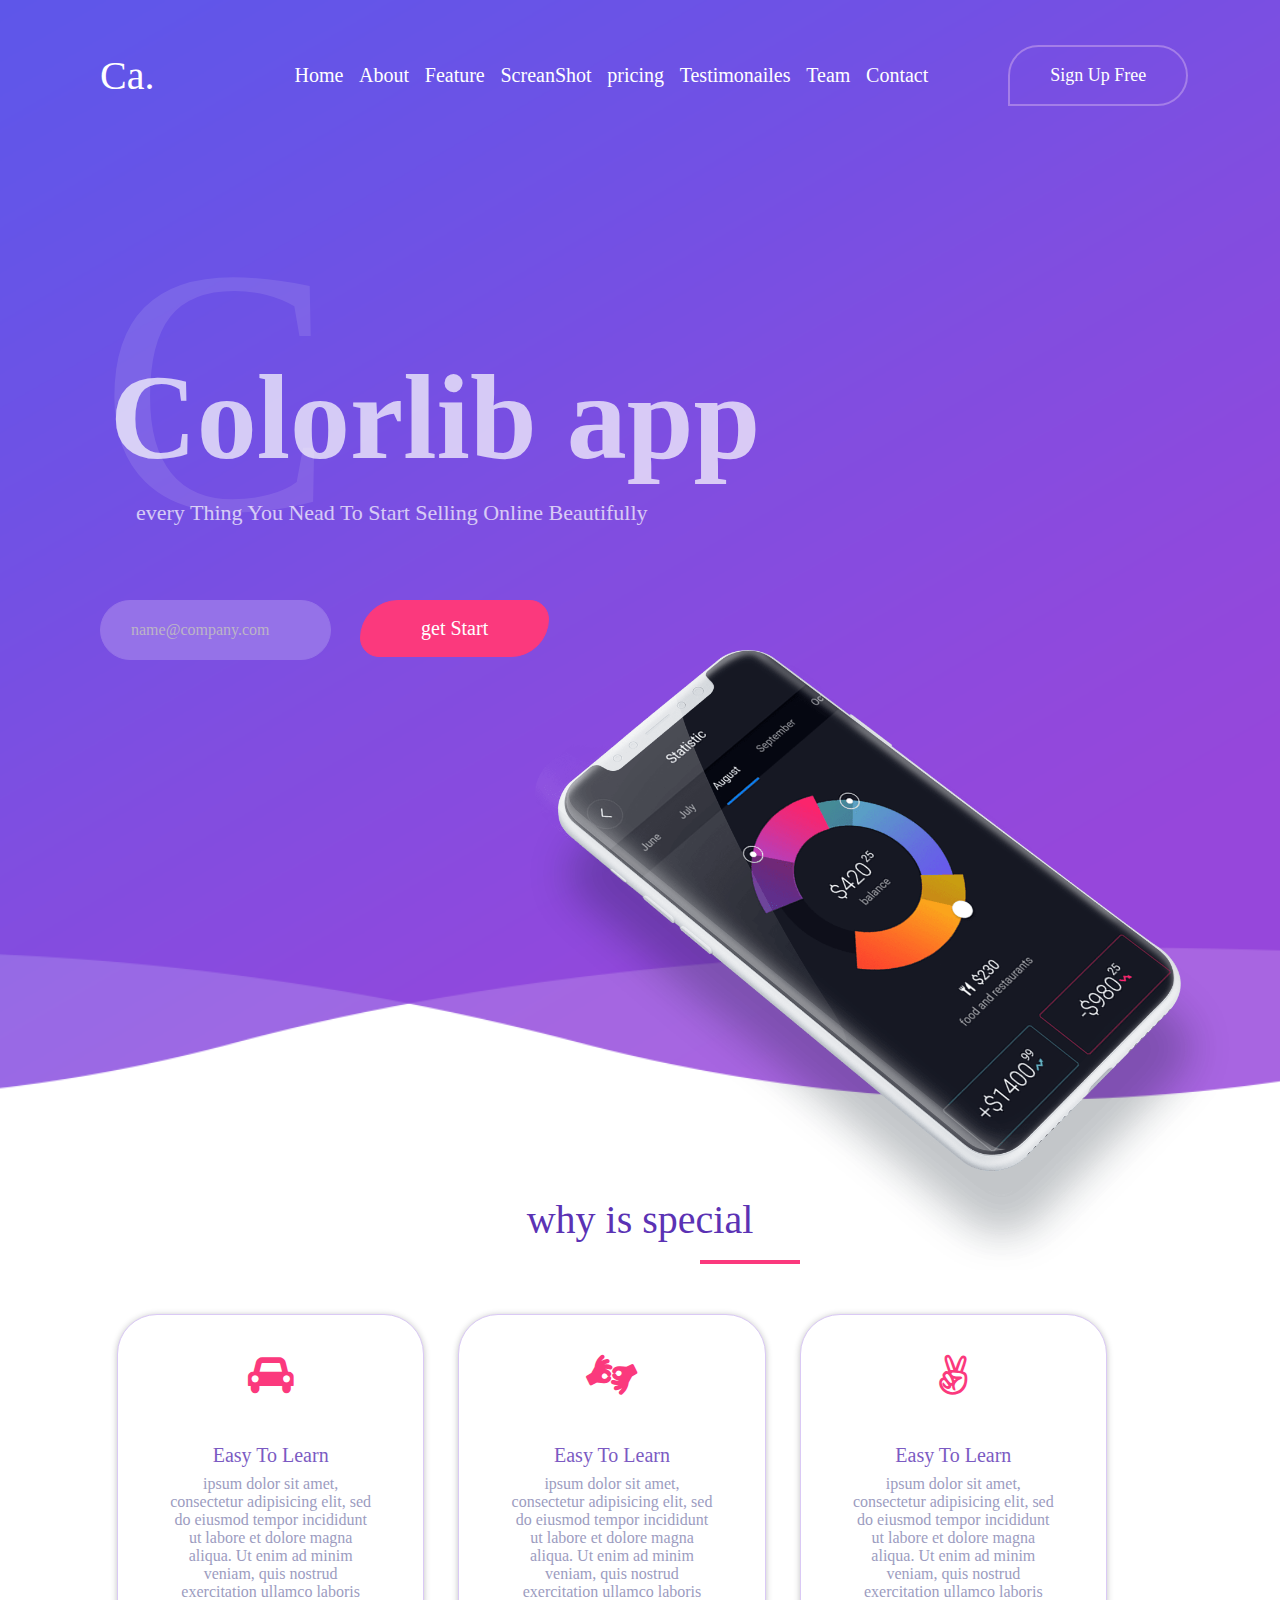
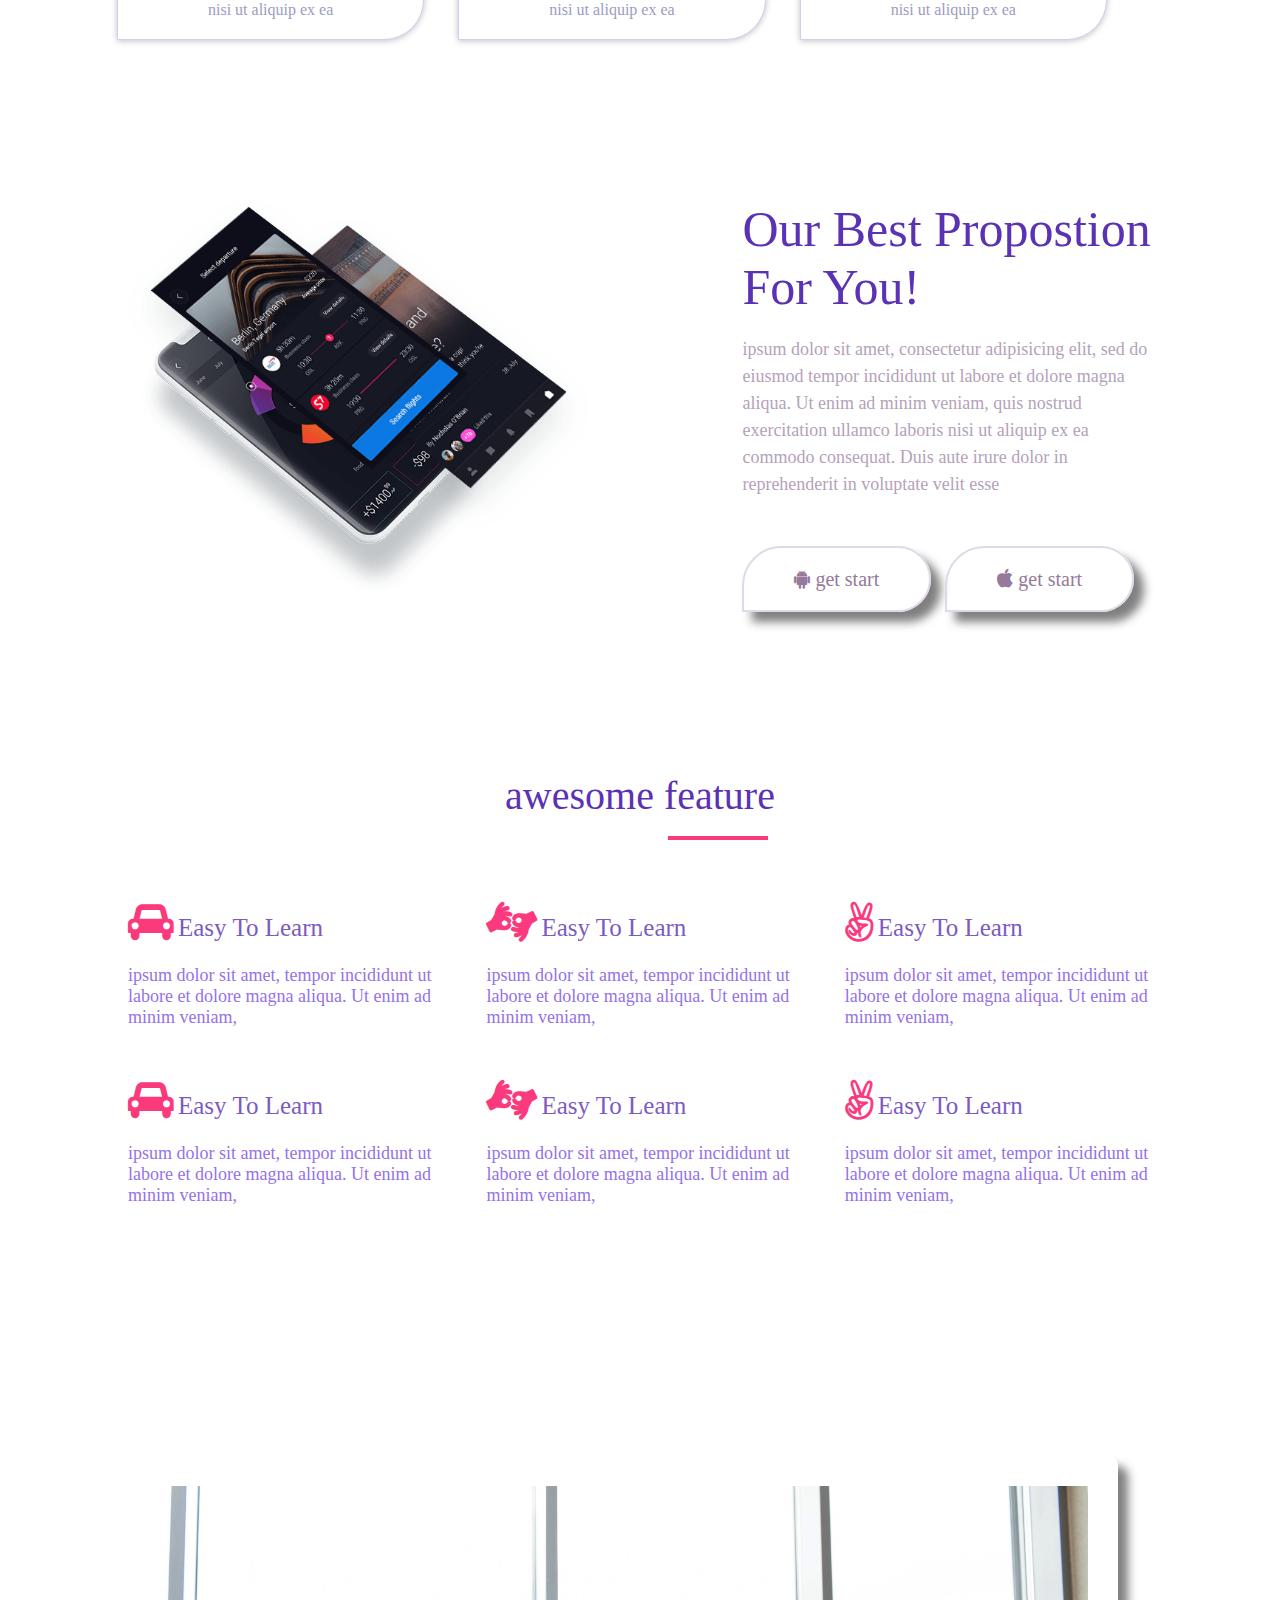
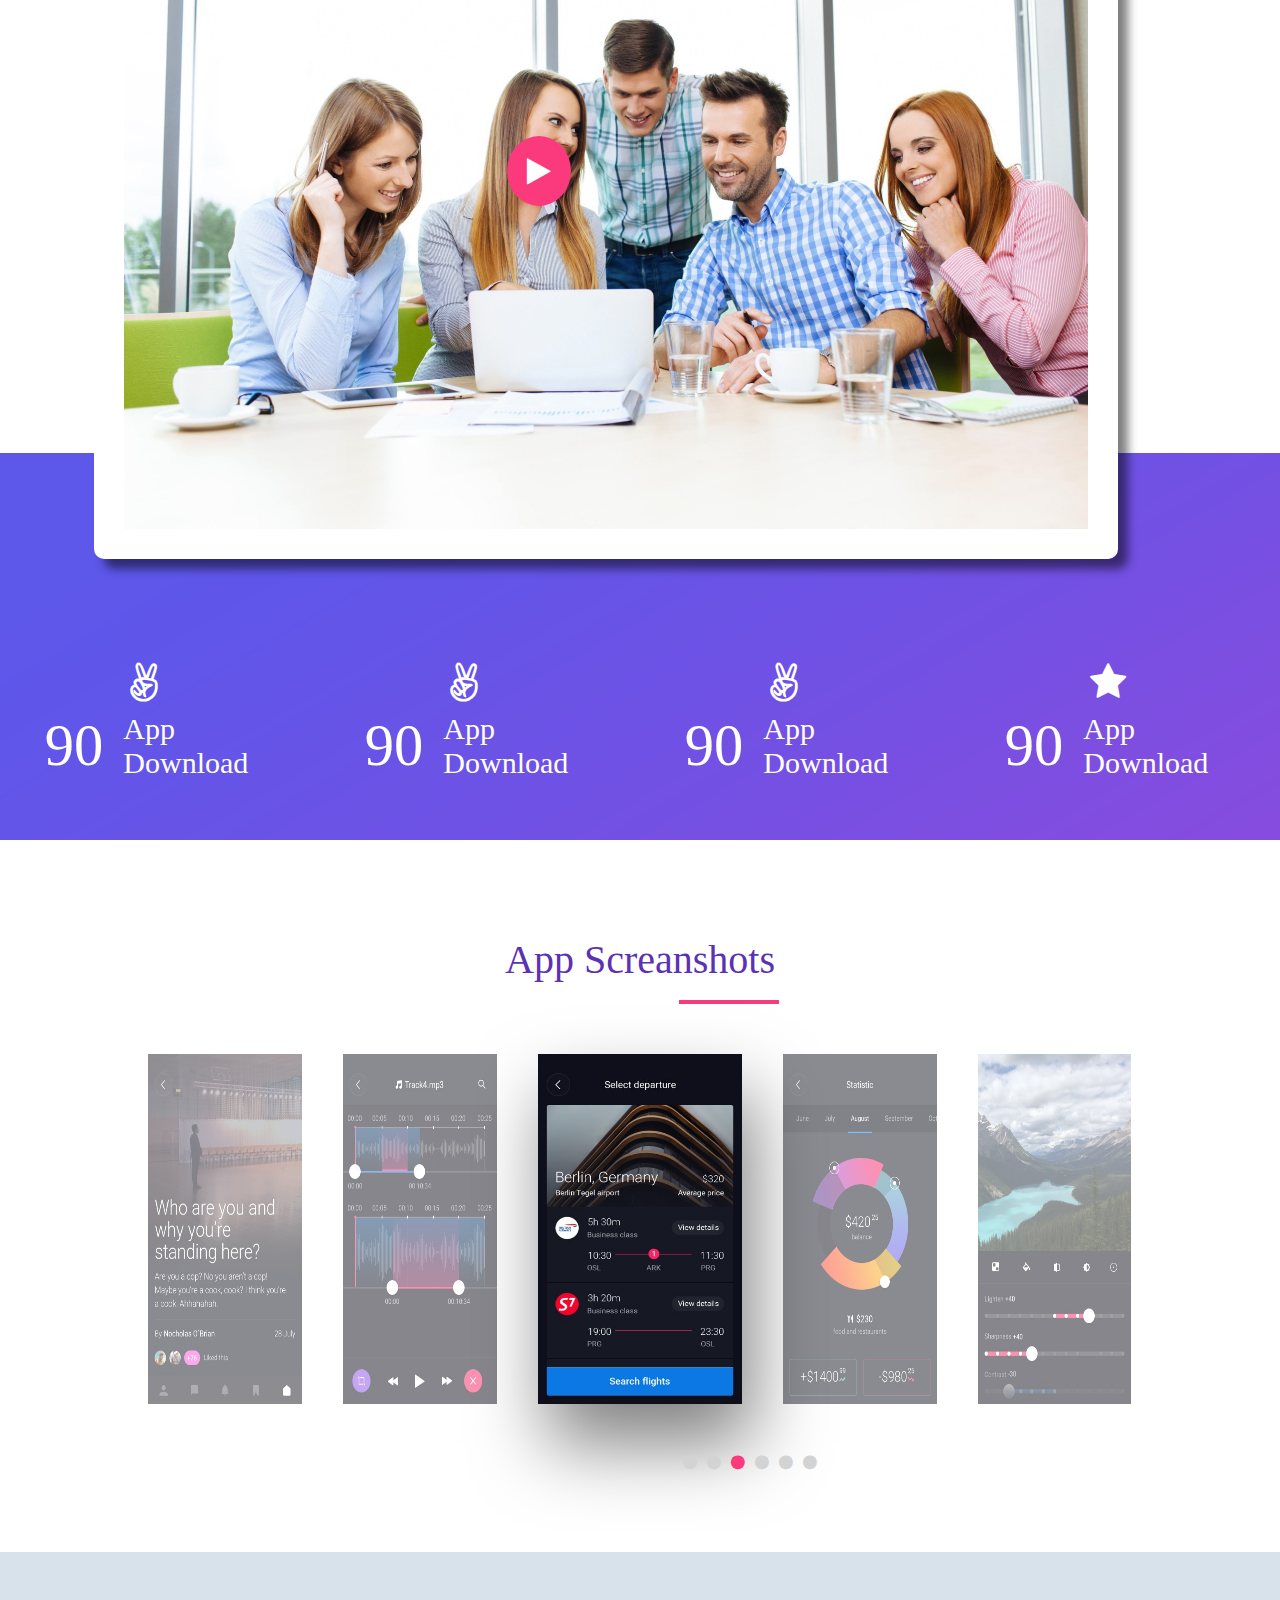
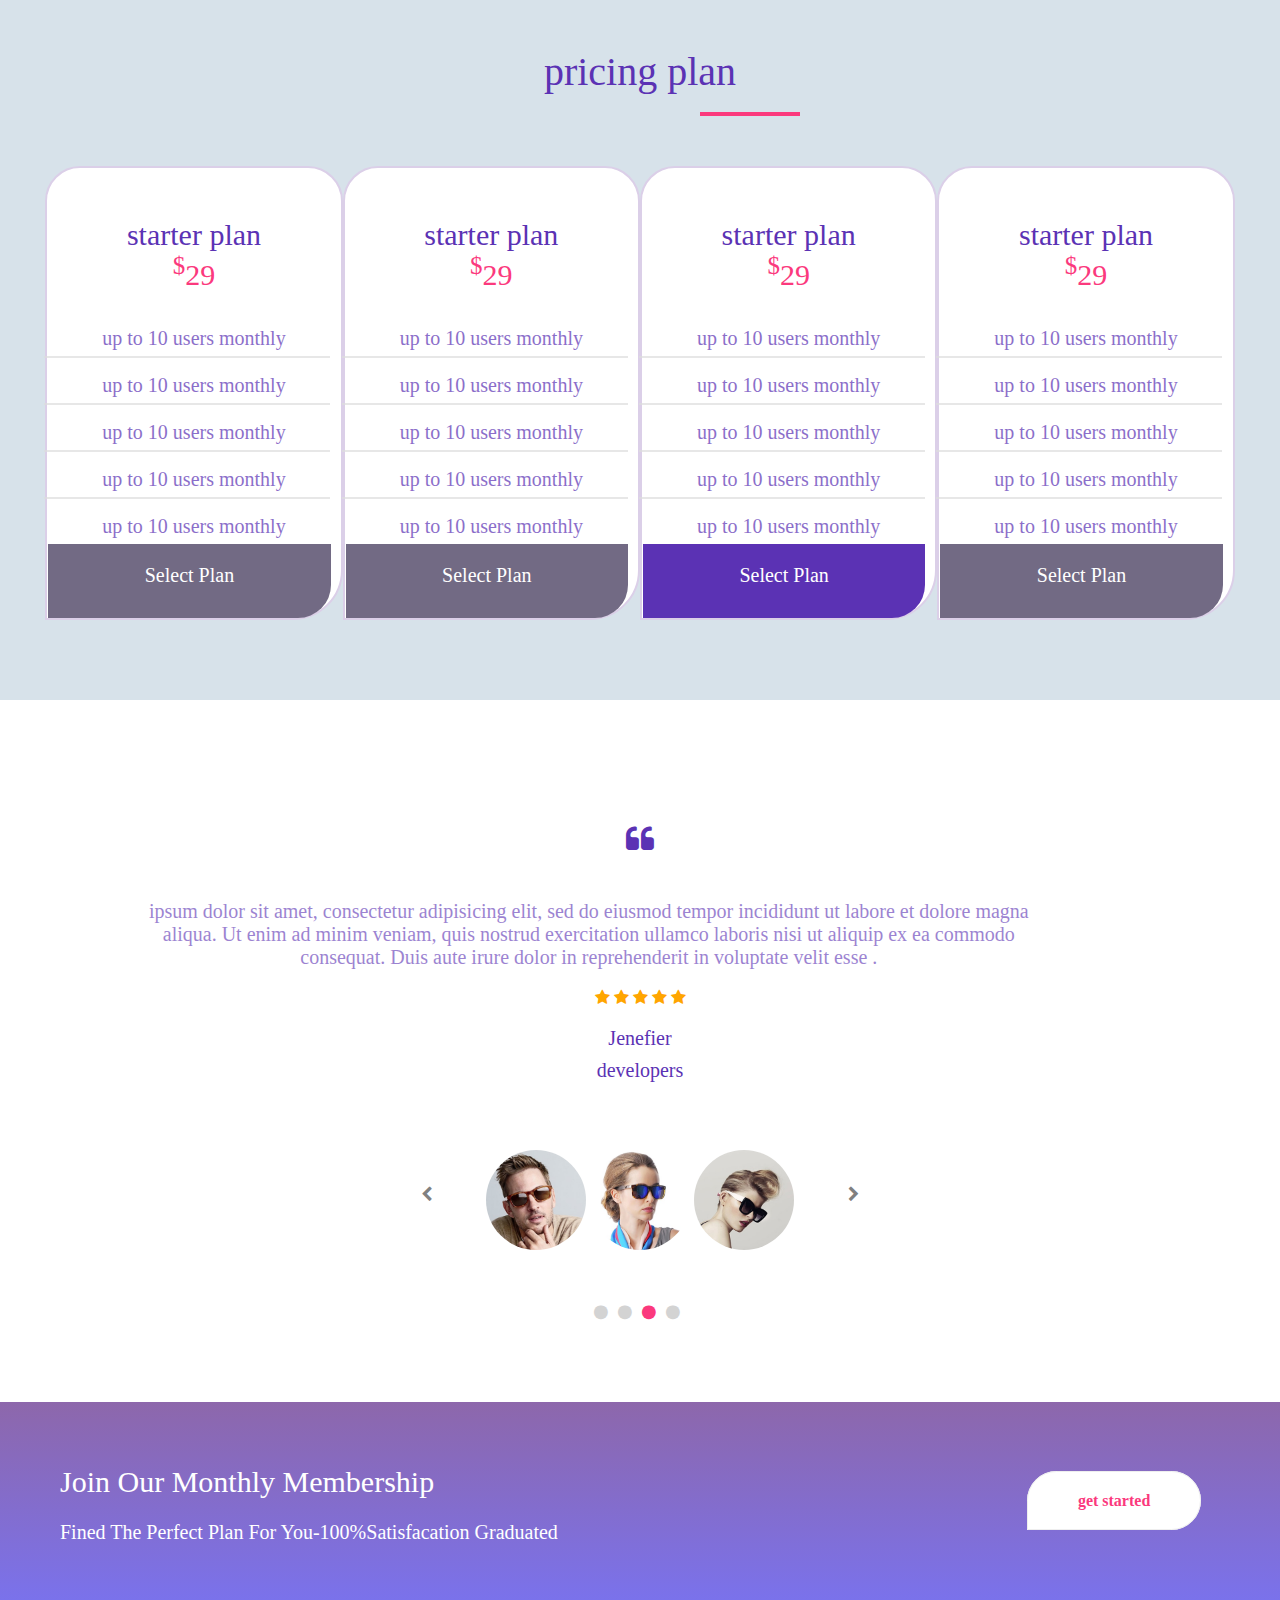
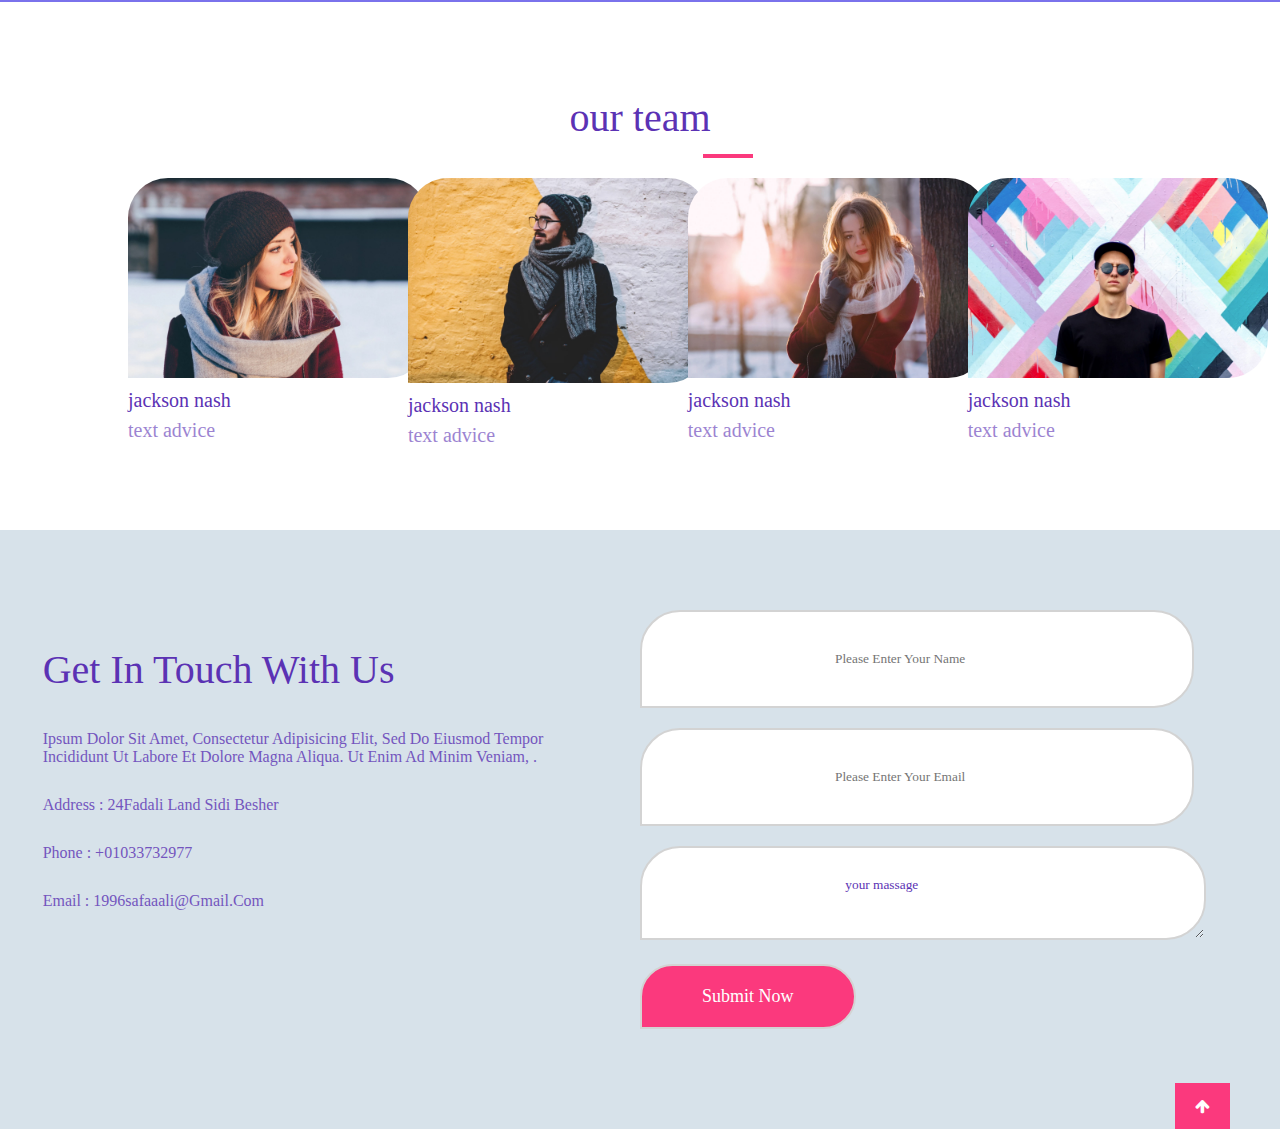
==== index.html @ bc964fb3 "colorib template using html css only" ====
<!DOCTYPE html>
<html>
<head>
	<title></title>
	<link rel="stylesheet" type="text/css" href="style.css">
	<link rel="stylesheet" href="https://cdnjs.cloudflare.com/ajax/libs/font-awesome/4.7.0/css/font-awesome.min.css">

</head>
<body>
	<!--Start  Header section -->
    <header>
			<nav id="linker">
			   <div class="header-nav-logo">
                   <h1>Ca.</h1>
				</div>
				<ul>
					<li><a href="#">Home</a></li>
					<li><a href="#">About</a></li>
					<li><a href="#">Feature</a></li>
					<li><a href="#">ScreanShot</a></li>
					<li><a href="#">pricing</a></li>
					<li><a href="#">Testimonailes</a></li>
					<li><a href="#">Team</a></li>
					<li><a href="#">Contact</a></li>
				</ul>
				<div class="header-nav-sign">
					<p class="sign-up">Sign Up Free</p>
				</div>
			</nav>
			<div class="header-title">
				<p class="header-title-background">
					C
				   <p class="main-title">Colorlib app</p>
				   <p class="sub-title">every thing you nead to start selling online beautifully</p>
				</p>
				<a href="#">name@company.com</a>
				<a href="#">get start</a>

			</div>
			<img class="header-phone" src="img/bg-img/welcome-img.png">
    </header>	
</div>
<!-- End Header section -->
<!-- ________________________________________________________________ -->
<!-- Start special section -->
  <div class="special continer">
  	  <h1>why is special</h1>
  	  <h3 id="line"></h3>
  	  <div class="special-continer">
  	  	<div class="special-continer-itam">
<i class="fa fa-car"></i>
  	  		<h4>easy to learn</h4>
  	  		<p>ipsum dolor sit amet, consectetur adipisicing elit, sed do eiusmod
  	  		tempor incididunt ut labore et dolore magna aliqua. Ut enim ad minim veniam,
  	  		quis nostrud exercitation ullamco laboris nisi ut aliquip ex ea
  	  		</p>
  	  	</div>
  	  	<div class="special-continer-itam">
<i class="fa fa-american-sign-language-interpreting"></i>  	  		<h4>easy to learn</h4>
  	  		<p>ipsum dolor sit amet, consectetur adipisicing elit, sed do eiusmod
  	  		tempor incididunt ut labore et dolore magna aliqua. Ut enim ad minim veniam,
  	  		quis nostrud exercitation ullamco laboris nisi ut aliquip ex ea
  	  		</p>
  	  	</div>
  	  	<div class="special-continer-itam">
<i class="fa fa-angellist"></i>  	  		<h4>easy to learn</h4>
  	  		<p>ipsum dolor sit amet, consectetur adipisicing elit, sed do eiusmod
  	  		tempor incididunt ut labore et dolore magna aliqua. Ut enim ad minim veniam,
  	  		quis nostrud exercitation ullamco laboris nisi ut aliquip ex ea
  	  		</p>
  	  	</div>
  	  </div>
  </div>
  <!-- End special section -->
  <!-- ____________________________________________________________________ -->
  <!-- Start of proposition section -->
  <div class="proposition continer">
  	<div class="proposition-img">
  		<img src="img/bg-img/special.png">
  	</div>
  	<div class="proposition-description">
        <h1>
        	our best propostion for you!
        </h1>
        <p>ipsum dolor sit amet, consectetur adipisicing elit, sed do eiusmod
        tempor incididunt ut labore et dolore magna aliqua. Ut enim ad minim veniam,
        quis nostrud exercitation ullamco laboris nisi ut aliquip ex ea commodo
        consequat. Duis aute irure dolor in reprehenderit in voluptate velit esse
       </p>

       <a href="#"> <i class="fa fa-android"></i> get start</a>
	   <a href="#"> <i class="fa fa-apple"></i> get start</a>
  	</div>
  </div>
  <!-- End of proposition section -->
  <!-- ______________________________________________________________________________ -->
  <!-- Start Awsome section -->
  <div class="awesome continer">
  	<div class="awesome-header">
        <h1>
        	awesome feature
        </h1>
          	  <h3 class="line-awesome"></h3>
  	</div>
  	  <div class="awesome-continer">
  	  	<div class="awesome-continer-itam">
            <i class="fa fa-car"></i>
  	  		<h4>easy to learn</h4>
  	  		<p>ipsum dolor sit amet, 
  	  		tempor incididunt ut labore et dolore magna aliqua. Ut enim ad minim veniam,
  	  		</p>
  	  	</div>
  	  	<div class="awesome-continer-itam">
            <i class="fa fa-american-sign-language-interpreting"></i>  	  		
            <h4>easy to learn</h4>
  	  		<p>ipsum dolor sit amet,
  	  		tempor incididunt ut labore et dolore magna aliqua. Ut enim ad minim veniam,
  	  		</p>
  	  	</div>
  	  	<div class="awesome-continer-itam">
            <i class="fa fa-angellist"></i>  	  		
            <h4>easy to learn</h4>
  	  		<p>ipsum dolor sit amet,
  	  		tempor incididunt ut labore et dolore magna aliqua. Ut enim ad minim veniam,
  	  		</p>
  	  	</div>

  	  </div>
  	   <div class="awesome-continer">
  	  	<div class="awesome-continer-itam">
            <i class="fa fa-car"></i>
  	  		<h4>easy to learn</h4>
  	  		<p>ipsum dolor sit amet, 
  	  		tempor incididunt ut labore et dolore magna aliqua. Ut enim ad minim veniam,
  	  		</p>
  	  	</div>
  	  	<div class="awesome-continer-itam">
            <i class="fa fa-american-sign-language-interpreting"></i>  	  		
            <h4>easy to learn</h4>
  	  		<p>ipsum dolor sit amet,
  	  		tempor incididunt ut labore et dolore magna aliqua. Ut enim ad minim veniam,
  	  		</p>
  	  	</div>
  	  	<div class="awesome-continer-itam">
            <i class="fa fa-angellist"></i>  	  		
            <h4>easy to learn</h4>
  	  		<p>ipsum dolor sit amet,
  	  		tempor incididunt ut labore et dolore magna aliqua. Ut enim ad minim veniam,
  	  		</p>
  	  	</div>

  	  </div>
  </div>
  <!-- End awsome section -->
  <!-- ____________________________________________________________ -->
  <!-- Start conter section -->
  <div class="conuter">
  	<div class="conuter-img">
  		<img src="img/bg-img/video.jpg">
  		<span class="cricle">
  			           <i class="fa fa-play"></i>

  		</span>
 	</div>
   <div class="conuter-count">	
  	<div class="conuter-count-itam">
  	    <i class="fa fa-angellist"></i>  	  		
  		<div class="conuter-count-content-itam">
  	      <div class="num">
  	      	<h3>90</h3>
  	      </div>
  	      <div class="conuter-count-content-itam-sub-title">
  	      	 <p>app download </p> 		
  	      </div>
	  	 </div>
	  	</div>
	  	<div class="conuter-count-itam">
  	    <i class="fa fa-angellist"></i>  	  		
  		<div class="conuter-count-content-itam">
  	      <div class="num">
  	      	<h3>90</h3>
  	      </div>
  	      <div class="conuter-count-content-itam-sub-title">
  	      	 <p>app download </p> 		
  	      </div>
	  	 </div>
	  	</div>
	  	<div class="conuter-count-itam">
  	    <i class="fa fa-angellist"></i>  	  		
  		<div class="conuter-count-content-itam">
  	      <div class="num">
  	      	<h3>90</h3>
  	      </div>
  	      <div class="conuter-count-content-itam-sub-title">
  	      	 <p>app download </p> 		
  	      </div>
	  	 </div>
	  	</div>
	  	<div class="conuter-count-itam">
     		<i class="fa fa-star"></i>
  		<div class="conuter-count-content-itam">
  	      <div class="num">
  	      	<h3>90</h3>
  	      </div>
  	      <div class="conuter-count-content-itam-sub-title">
  	      	 <p>app download </p> 		
  	      </div>
	  	 </div>
	  	</div>
	  </div>	

   </div>
  	
  <!-- End conter section -->
<!-- ________________________________________________________________________ -->
<!-- Start screanshot section -->
   <div class="screanshot continer">
   	<h1>app screanshots</h1>
  	  <h3></h3>
  	  <div class="screanshot-content">
  	  	<img src="img/scr-img/app-1.jpg">
  	  	<img src="img/scr-img/app-2.jpg">
  	  	<img src="img/scr-img/app-5.jpg">
  	  	<img src="img/scr-img/app-3.jpg">
  	  	<img src="img/scr-img/app-4.jpg">

  	  </div>
  	  <div class="colorlib-cricle-icon screanshot-icons">
     		<i class="fa fa-circle"></i>
     		<i class="fa fa-circle"></i>
     		<i class="fa fa-circle"></i>
     		<i class="fa fa-circle"></i>
     		<i class="fa fa-circle"></i>
     		<i class="fa fa-circle"></i>
     	</div>
   </div>
<!-- End screanshot section -->
<!-- ____________________________________________________________________ -->
<!-- Start pricing section -->
<div class="pricing continer">
	  <h1>
        	pricing plan
        </h1>
          	  <h3 class="pricing-line"></h3>
          	  <div class="wrapper-pricing">
          	  	<div class="wrapper-pricing-itam">
          	  		<h4>starter plan</h4>
          	  		<h2><sup>$</sup>29</h2>
          	  		<p>up to 10 users monthly</p>
          	  		   <p class="liner"></p>
          	  		<p>up to 10 users monthly</p>
          	  		   <p class="liner"></p>
          	  		<p>up to 10 users monthly</p>
          	  		    <p class="liner"></p>
          	  		<p>up to 10 users monthly</p>
          	  		    <p class="liner"></p>
          	  		<p>up to 10 users monthly</p>
          	  		<div class="foot">
          	  	     	<p>select plan</p>
          	  		</div>
          	  	</div>
          	  		<div class="wrapper-pricing-itam">
          	  		<h4>starter plan</h4>
          	  		<h2><sup>$</sup>29</h2>
          	  		<p>up to 10 users monthly</p>
          	  		   <p class="liner"></p>
          	  		<p>up to 10 users monthly</p>
          	  		   <p class="liner"></p>
          	  		<p>up to 10 users monthly</p>
          	  		    <p class="liner"></p>
          	  		<p>up to 10 users monthly</p>
          	  		    <p class="liner"></p>
          	  		<p>up to 10 users monthly</p>
          	  		<div class="foot">
          	  	     	<p>select plan</p>
          	  		</div>
          	  	</div>
          	  		<div class="wrapper-pricing-itam">
          	  		<div class="diffrent-color-top">
          	  		    <h4>starter plan</h4>
          	  		    <h2><sup>$</sup>29</h2>
          	  		</div>
          	  		<p>up to 10 users monthly</p>
          	  		   <p class="liner"></p>
          	  		<p>up to 10 users monthly</p>
          	  		   <p class="liner"></p>
          	  		<p>up to 10 users monthly</p>
          	  		    <p class="liner"></p>
          	  		<p>up to 10 users monthly</p>
          	  		    <p class="liner"></p>
          	  		<p>up to 10 users monthly</p>
          	  		<div class="foot diffrent-color">
          	  	     	<p>select plan</p>
          	  		</div>
          	  	</div>
          	  		<div class="wrapper-pricing-itam">
          	  		<h4>starter plan</h4>
          	  		<h2><sup>$</sup>29</h2>
          	  		<p>up to 10 users monthly</p>
          	  		   <p class="liner"></p>
          	  		<p>up to 10 users monthly</p>
          	  		   <p class="liner"></p>
          	  		<p>up to 10 users monthly</p>
          	  		    <p class="liner"></p>
          	  		<p>up to 10 users monthly</p>
          	  		    <p class="liner"></p>
          	  		<p>up to 10 users monthly</p>
          	  		<div class="foot">
          	  	     	<p>select plan</p>
          	  		</div>
          	  	</div>
          	  </div>
</div>
<!-- End pricing section -->
<!-- __________________________________________________________________________________ -->
 <!-- Start colorlib section -->
     <div class="colorlib continer">
     	<div class="colorlib-icon">
            <i class="fa fa-quote-left"></i>     
        </div>
     	<div class="colorlib-aritacle">
     		<p>ipsum dolor sit amet, consectetur adipisicing elit, sed do eiusmod
     		tempor incididunt ut labore et dolore magna aliqua. Ut enim ad minim veniam,
     		quis nostrud exercitation ullamco laboris nisi ut aliquip ex ea commodo
     		consequat. Duis aute irure dolor in reprehenderit in voluptate velit esse
     		.</p>
     	</div>
     	<div class="colorlib-sub-title">
     		<i class="fa fa-star"></i>
     		<i class="fa fa-star"></i>
     		<i class="fa fa-star"></i>
     		<i class="fa fa-star"></i>
     		<i class="fa fa-star"></i>
     		<h4>Jenefier</h4>
     		<p>developers</p>
     	</div>
     	<div class="colorlib-img">
     		<i class="fa fa-chevron-left"></i>
     		<img src="img/bg-img/client-3.jpg">
     		<img src="img/bg-img/client-2.jpg">
     		<img src="img/bg-img/client-1.jpg">
           <i class="fa fa-chevron-right"></i>
     	</div>
     	<div class="colorlib-cricle-icon">
     		<i class="fa fa-circle"></i>
     		<i class="fa fa-circle"></i>
     		<i class="fa fa-circle"></i>
     		<i class="fa fa-circle"></i>
     	</div>
     </div>
  <!-- End colorlib section -->
<!-- _____________________________________________________________________ -->
<!-- Start membership section -->
<div class="membership">
	<div class="membership-content">
	<div class="membership-sub-title">
		<h2>join our monthly membership</h2>
		<p>fined the perfect plan for you-100%satisfacation graduated</p>
	</div>
	<div class="membership-link">
		<a href="#">get started</a>
	</div>
	</div>
</div>
<!-- End membership section -->
<!-- __________________________________________________________ -->
   <!-- Start team section -->
      <div class="team continer">
      	<h1>our team</h1>
      	<h3 class="team-line"></h3>
      	<div class="team-content">
      		<div class="team-content-itam">
      			<img src="img/team-img/team-1.jpg">
      			<h4>jackson nash</h4>
      			<p>text advice</p>
      		</div>
      		<div class="team-content-itam">
      			<img src="img/team-img/team-2.jpg">
      			<h4>jackson nash</h4>
      			<p>text advice</p>
      		</div>
      		<div class="team-content-itam">
      			<img src="img/team-img/team-3.jpg">
      			<h4>jackson nash</h4>
      			<p>text advice</p>
      		</div>
      		<div class="team-content-itam">
      			<img src="img/team-img/team-4.jpg">
      			<h4>jackson nash</h4>
      			<p>text advice</p>
      		</div>
      	</div>
      </div>
   <!-- End team section -->
<!-- ___________________________________________________________ -->
<!-- Start Footer -->
<footer>
	<div class="footer-content continer">
	   <div class="footer-content-itam">
			   <h1>get in touch with us</h1>
			   <h3></h3>
			   <span>ipsum dolor sit amet, consectetur adipisicing elit, sed do eiusmod
			   tempor incididunt ut labore et dolore magna aliqua. Ut enim ad minim veniam,
			  .</span>
			  <p>address : 24Fadali land sidi besher</p>
			  <p>phone : +01033732977</p>
			  <p>email : 1996safaaali@gmail.com</p>
	   </div>
	   <div class="footer-content-itam myform">
			<form>
				<input type="text" name="" placeholder="please enter your name">
				<input type="email" name="" placeholder="please enter your email">
				<textarea> your massage</textarea>
				<input type="submit" name="" value="submit now">
			</form>
	   </div>
	  <a href="#linker"><i class="fa fa-arrow-up" id="arrow"></i></a> 
	</div>
</footer>
<!-- End Footer -->
</body>
</html>
---- style.css ----
*{
	margin: 0;
	padding: 0;
   font-family: tahoma;
   box-sizing: border-box;
   font-weight: normal;
}
@font-face {
font-family: mainFontLight;
src        : url("../fonts/Poppins-Light.ttf"),
url("../fonts/Poppins-Light.eot") format("embedded-opentype"),
url("../fonts/Poppins-Light.woff2") format("woff2"),
url("../fonts/Poppins-Light.woff") format("woff"),
url("../fonts/Poppins-Light.ttf") format("truetype"),
url("../fonts/Poppins-Light.svg") format("svg");
}
@font-face{
	font-family: lab,
	url("./../")
}
ul{
list-style: none;
}
a{
	text-decoration: none;
}
h1{
	font-size: 50px
}

.continer{
	margin: 0 auto ;
	width: 80%;
	padding: 80px 0
}

/*Start of header section*/
header{
	background-image: url(img/bg-img/welcome-bg.png);
	background-size: cover;
	background-origin: border-box;
	background-position: center;
	padding: 400px 0;
	position: relative;
	color:#fff;
}
nav{
   width: 100%;
   height: 100px;
   position: absolute;
   top: 25px;
     	display:flex; 

}
.header-nav-logo{
		display:inline-flex; 
        margin-right: 140px;
        align-items: center;
       margin-left: 100px
}
h1{	
	font-size: 40px;
}
ul{
	width: 70%;
	display:inline-flex; 
    align-items: center;
justify-content: space-between;
}
ul li a{
	font-size: 20px;
  color:#fff;
}
.header-nav-sign{
	margin-left:80px; 
	width: 30%;
	display:inline-flex; 
	align-items: center;
	
}
.sign-up{

	border: 2px solid #a47ee8;
	font-size: 18px;
  border-radius: 40px 40px  40px 0px;
  padding: 18px 40px
}
.header-title{
	width: 100%;
	height: 300px;
}

.header-title-background{
	opacity: .1;
	font-size: 350px;
	z-index: 5;
	position: absolute;
	top:190px;
	left: 100px
}
.main-title{
      position: absolute;
    top: 349px;
    font-size: 120px;
    left: 110px;
    font-weight: bold;
    opacity: .7
}
.sub-title{
   position: absolute;
       top: 500px;
    left: 136px;
    font-size: 22px;
    text-transform: capitalize;
    opacity: .7
}
.header-title a:nth-of-type(1){
	border: 1px solid #9572e8;
	border-radius: 40px;
	background: #9572e8;
	position: absolute;
	top: 600px;
	left:100px;
	text-align: justify;
	padding: 20px 60px 20px 30px;
	color:#bcb5c6;
}
.header-title a:nth-of-type(2){
	border: 1px solid #fb397d;
	border-radius: 40px 20px;
	background: #fb397d;
	position: absolute;
	top: 600px;
	left:360px;
	padding: 16px 60px;
	color:#bcb5c6;
	text-transform: capitalize;
	font-size: 20px;
	color:#fff;
}
.header-phone{
	width: 700px;
position: absolute;
top: 650px;
right: 50px
}

/*end of Header section*/
/*_________________________________________________________*/
/*Start of special section*/
.special{
	width: 100%;

}
.special h1,.screanshot>h1{
	color: #5b32b4;
	text-align: center;
	line-height: 2
}
#line{
	border:2px solid #fb397d;
	width: 100px;
    margin-left:700px;
    margin-bottom: 50px
}
.special-continer{
  width: 80%;
  display: flex;
	justify-content: center;
	justify-content: space-around;
margin-left: 100px
}
.special-continer-itam{
/*box-shadow: 10px 10px 10px rgb(000,000,000,250);*/
    box-shadow: 0 1px 6px 0 rgba(32, 33, 36, .28);
     width: 30%;
border:1px solid #dac9f5;
padding:0 50px 20px;
border-radius: 40px 40px 40px 0;
background: #fff;
text-align: center;
}
.special-continer-itam i{
	color: #fb397d;
	font-size: 40px;
line-height: 3
}
.special-continer-itam h4{
color:#5b32b4;
line-height: 2;
font-size: 20px;
text-transform: capitalize;
  opacity:   .8

}
.special-continer-itam p{
	color:#9c9cbf;
	opacity: 1.5
}
/*end of special section*/
/*__________________________________________________________________*/
.proposition{
		display: flex;
justify-content: space-between;
}
.proposition-img{
	width: 50%;
}
.proposition-img img{
	width: 90%
}

.proposition-description{
	width: 40%
}
.proposition-description h1{

	color: #5b32b4;
	font-size: 50px;
	text-transform: capitalize;
	font-weight: normal;

}
.proposition-description p{
	padding-top: 20px;
	color:  #957a9c;
	font-weight: normal;
	opacity: .7;
	line-height: 1.5;
	font-size: 18px;
	margin-bottom: 70px
}
.proposition-description a{
	font-size: 20px;
	border: 2px solid #e2d9e6;
/*    border-color:rgb(238, 238, 238);
*/    box-shadow: 10px 10px 10px rgb(000,000,000,.5);
margin-right: 10px;
     text-align: center;
	padding: 20px  50px;
	color:#957a9c;
  border-radius: 60px 50px  50px 0px;
}
/*End proposition section*/
/*________________________________________________________________________*/
/*Start awesome section*/

.awesome-header h1{
	color:  #5b32b4;
	text-align: center;
	line-height: 2;
}
.line-awesome{
	border: 2px solid #fb397d;
	width: 100px;
margin-left: 540px;
margin-bottom: 50px   
}
.awesome-continer{
	display: flex;
	justify-content: space-between;
	padding-bottom: 40px
}
.awesome-continer-itam{
	width: 30%
}
.awesome-continer-itam i{
	color: #fb397d;
	font-size: 40px;
}
.awesome-continer-itam h4{
		color:  #5b32b4;
		font-size: 25px;
		display: inline-block;
		line-height: 3;
        text-transform: capitalize;
        opacity: .8;

}
.awesome-continer-itam p{
		color:  #9572e8;
		font-size: 18px

}

/*End awesome section*/
/*_____________________________________________________*/
/*Start counter section */
.conuter-img {
	width: 100%;
	text-align: center;
	z-index: 15;
	position: relative;
	top: 130px;
}
.conuter-img img{
	width: 80%;
	margin: 0 auto ;
	border: 30px solid #fff;
    box-shadow: 10px 10px 10px rgb(000,000,000,.5);
    border-radius: 10px
}
.cricle{
    display: inline-block;
    background: #fb397d;
    border-radius: 50%;
    padding: 20px;
    position: relative;
    bottom: 377px;
    right: 615px;
    text-align: center;
}

.cricle>i{
	color:#fff;
	font-size: 30px
}
.conuter-count {
	background-image: url(img/bg-img/welcome-bg.png);
	padding-top: 210px ;
	padding-bottom:  60px ;
    display: flex;
   justify-content: space-around;
    color: #fff;
	text-transform: capitalize;
	align-content: center;
}
.conuter-count-itam{
	width: 18%;
}
.conuter-count-itam i{
  font-size: 39px;
    display: block;
    margin-left: 85px;
    padding-bottom: 10px;
}
.conuter-count-content-itam{
	display: inline-flex;
	width: 80%;
	font-size: 30px
}

.num{
	font-size: 50px;
	margin-right: 20px
}

/*End counter section */
/*_________________________________________________________________________*/
/*Start screanshots section */
.screanshot
{
	  	text-transform: capitalize;

}
.screanshot>h3{
	border:2px solid #fb397d;
	width: 100px;
  margin-left:551px;
  margin-bottom: 50px

}
.screanshot-content{
	display: flex;
	justify-content: space-around;
	width: 100%;
}
.screanshot-content>img{
	width: 15%;
	opacity: .5;
	height: 350px
}
.screanshot-content>img:nth-of-type(3){
       box-shadow: 10px 40px 75px rgb(000,000,000,.5);
    opacity: 1;
    width: 20%
}
.screanshot-icons{
	margin-left: 555px
}
/*End screanshots section */
/*_________________________________________________________________*/
/*Start pricing section*/
.pricing{
	width: 100%;
	background: #d7e2ea;
/*	padding: 500px 0
*/}
.pricing h1{
	text-align: center;
	color: #5b32b4;
	line-height: 2
}
.pricing-line{
	border: 2px solid #fb397d;
	width: 100px;
	text-align: center;
    margin-left: 700px;
    margin-bottom: 50px
}
.wrapper-pricing{
	display: flex;
	justify-content: center;
}
.wrapper-pricing-itam{
	background: #fff;
/* box-shadow: 10px 40px 75px rgb(000,000,000,.5);
*/padding:50px  50px 0px;
border: 2px solid #dbcfe8;
border-radius: 35px 35px 50px 0;
text-align: center;
}
.wrapper-pricing-itam h4{
color:#5b32b4;
font-size: 30px
}
.wrapper-pricing-itam h2{
color:#fb397d;
font-size: 30px;
margin-bottom: 30px
}
.wrapper-pricing-itam p{
	padding: 5px;
	margin: 1px 0;
color:#5b32b4;
font-size: 20px;
opacity: .7;
}
.liner{
	border-top: 2px solid #ddd;
	width: 148%;
	position: relative;
right: 53px;
}
.foot{
	background: #726a84;
    padding-bottom: 25px ;
    width: 146%;
    position: relative;
    right: 49px;
    border-radius: 0 0 33px 0;
}
.foot>p{
     color: #fff;
     text-align:center;
     text-transform: capitalize;
     opacity: 1;
padding-top: 20px
}
/*.diffrent-color-top{
	     color: #fff;
	    background:#5b32b4;
	    position: relative;
	    border-radius: 20px 20px 0 0 ;
	    height: 100px;
	    padding: 20px 40px
}*/
.diffrent-color{
		background:#5b32b4;
}

/*End pricing section*/
/*________________________________________________________________*/
/*Start colorbil section*/
   .colorlib{
   	text-align:center;
      color:#5b32b4;
   }
   .colorlib-icon{
       line-height: 4;
       font-size: 30px;
       color: #5b32b4;
   }
   .colorlib-aritacle{
   	padding-bottom: 20px ;
   	font-size: 20px;
   	width: 90%;
   	opacity: .6
   }
   .colorlib-sub-title>i{
     color:orange;
   }
    .colorlib-sub-title>h4{
     color:#5b32b4;
     font-size: 20px;
     padding-top: 20px;
   }
   .colorlib-sub-title>p{
     color:#5b32b4;
     font-size: 20px;
     line-height: 2
   }
   .colorlib-img {
   	padding-top: 60px
   }
   .colorlib-img img{
        width: 100px;
        border-radius: 50%;
   }
   .colorlib-img >i:nth-of-type(1),.colorlib-img >i:nth-of-type(2){
   	position: relative;
   	bottom: 50px;
   	right: 50px;
   	font-size: 16px;
   	color:gray;
   }
   .colorlib-img >i:nth-of-type(2){
   	left:50px;
   }
   .colorlib-cricle-icon{
   	padding-top: 50px;
   	color: lightgray
   }
    .colorlib-cricle-icon i{
    	padding-right: 6px
   }
   .colorlib-cricle-icon i:nth-of-type(3){
color:#fb397d;   }
/*End colorbil section*/
/*_____________________________________________________*/
/*Start membership section */
.membership{
	/*background-image: url(img/bg-img/welcome-bg.png);*/
/*	background: #8d67ab
*/	  background-image: linear-gradient(180deg, #8d67ab, #7a72ec);


}
.membership-content{
	width: 90%;
   display: flex;
   	padding: 50px 0;
margin-left: 60px;
justify-content: space-between;
}
.membership-sub-title{
	width: 60%;
	color: #fff;
	font-size: 20px;
	text-transform: capitalize;
	line-height: 2
}
.membership-link{
	padding-top: 40px;
	width: 17%;
    text-align: center;

}
.membership-link>a{
	width: 20px;
		border: 1px solid #fff;
    border-color: rgb(238, 238, 238);
      padding: 20px 50px;
      font-weight: bold;
    color:#fb397d;
    border-radius: 40px 40px 40px 0px;
     background: #fff
}
/*End membership section */
/*______________________________________________________*/
/*Start team section*/
   .team>h1{
     color:#5b32b4;
     text-align: center;
     line-height: 1.8
   }
.team>h3{
	border: 2px solid #fb397d;
	width: 50px;
	margin-left: 575px;
	margin-bottom: 20px
}
.team-content{
	display: flex;
	justify-content: space-between;
text-align: left;
line-height: 1.5
}
.team-content-itam{
	width: 18%;
}
.team-content-itam>img{
   width:300px;
   border-radius: 40px 40px 40px 0
}
.team-content-itam>h4,.team-content-itam>p{
	color:#5b32b4;
	font-size: 20px;
}
.team-content-itam>p{
	opacity: .6
}
/*End team section*/
/*___________________________________________________________*/
/*Start Footer*/
footer{
	width: 100%;
	background: #d7e2ea;
	position: relative;
}
.footer-content{
	width: 100%;
	display: flex;
	justify-content: space-around;
	text-transform: capitalize;
}
.footer-content-itam{
	width: 40%;

}

.footer-content-itam>h1{
   color:#5b32b4;
   line-height: 3
}
.footer-content-itam>p{
   color:#5b32b4;
   padding-top: 30px;
   opacity: .8
}
.footer-content-itam>span{
   color:#5b32b4;
 
   opacity: .8
}
input{
  display: block;
	padding: 39px 193px;
  background: #fff;
  border-radius: 40px 40px 40px 0;
  margin-bottom: 20px;
  border: 2px solid lightgray;
  color:#5b32b4;
  text-transform: capitalize;
}
textarea{
	padding: 29px 200px;
	  background: #fff;
   border-radius: 40px 40px 40px 0;
  margin-bottom: 20px;
    border: 2px solid lightgray;
    color:#5b32b4;
}
input[ type="submit"]{
	background:#fb397d;
	color:#fff;
	padding: 20px 60px;
	font-size: 18px
}

#arrow{
	display: inline-block;
	position: absolute;
	bottom: 0;
	right: 50px;
	background: #fb397d;
	color: #fff;
	padding:15px 20px  
}


/*End Footer*/
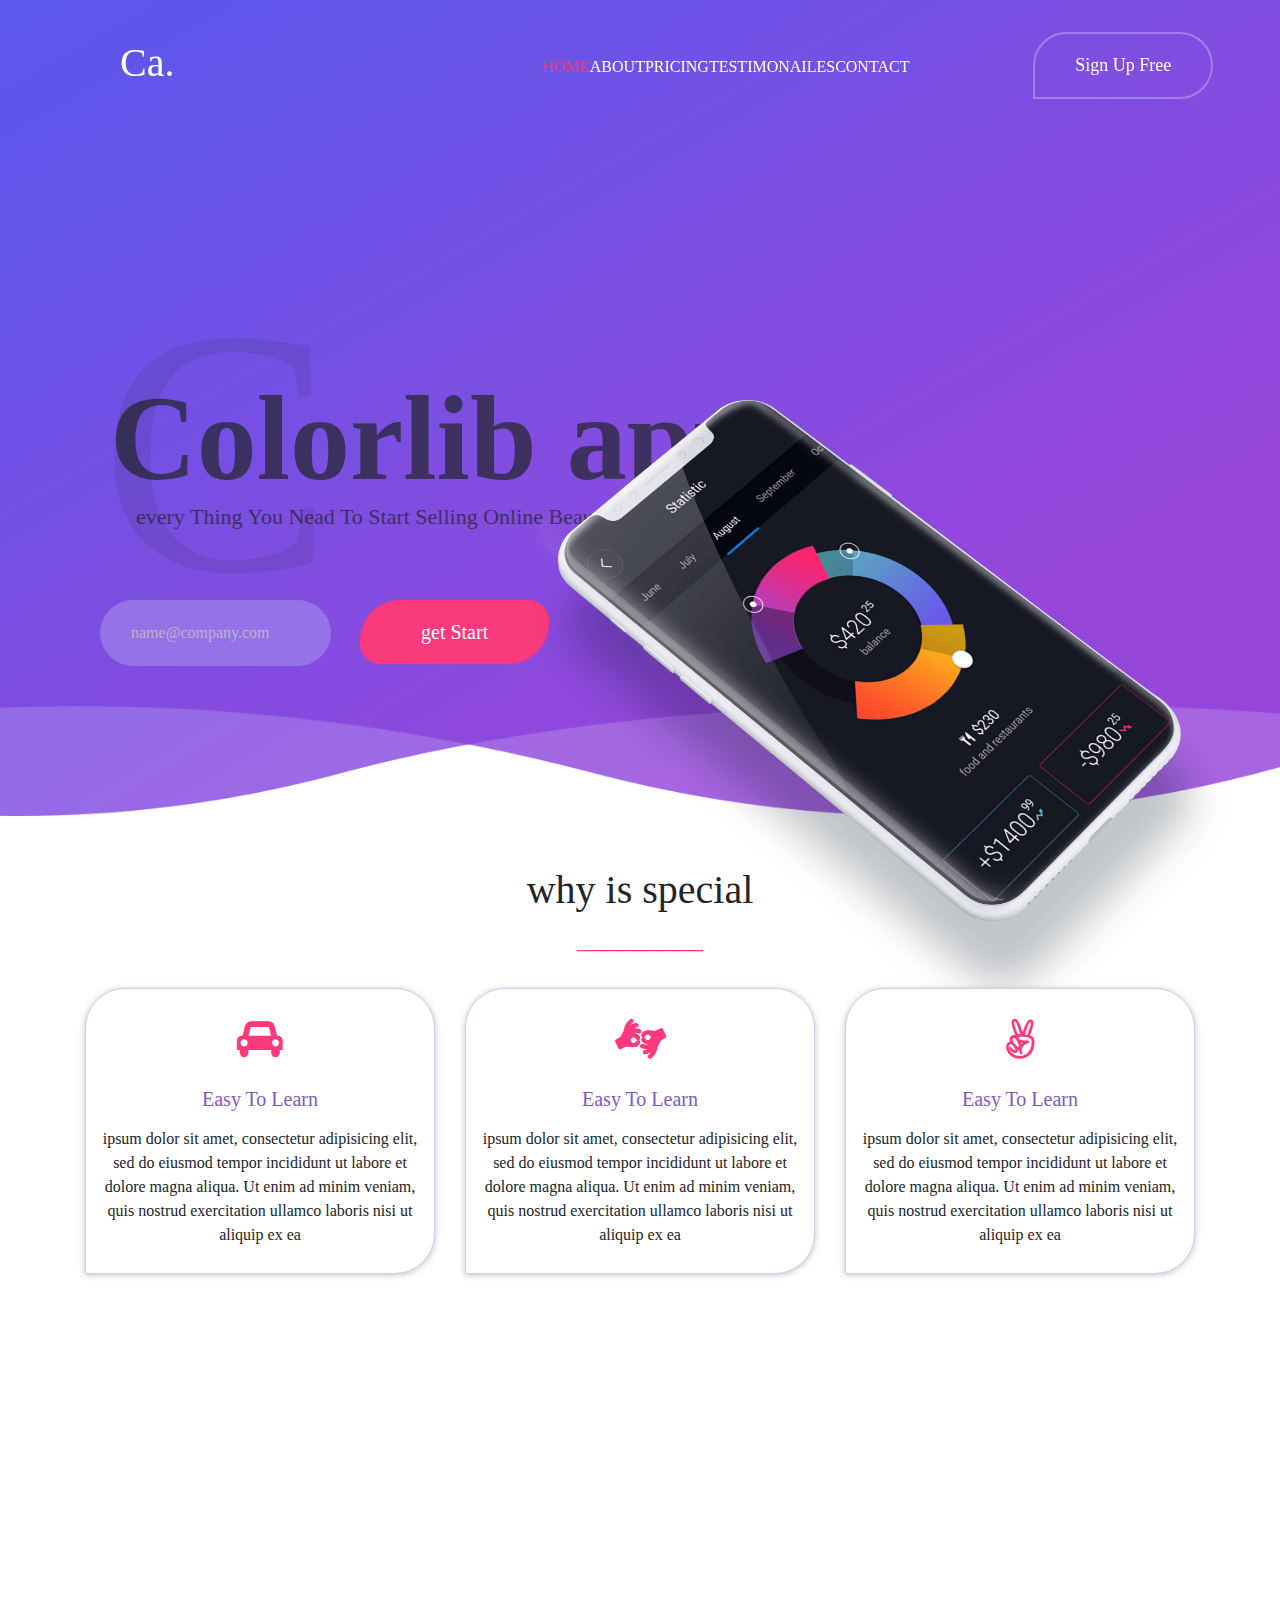
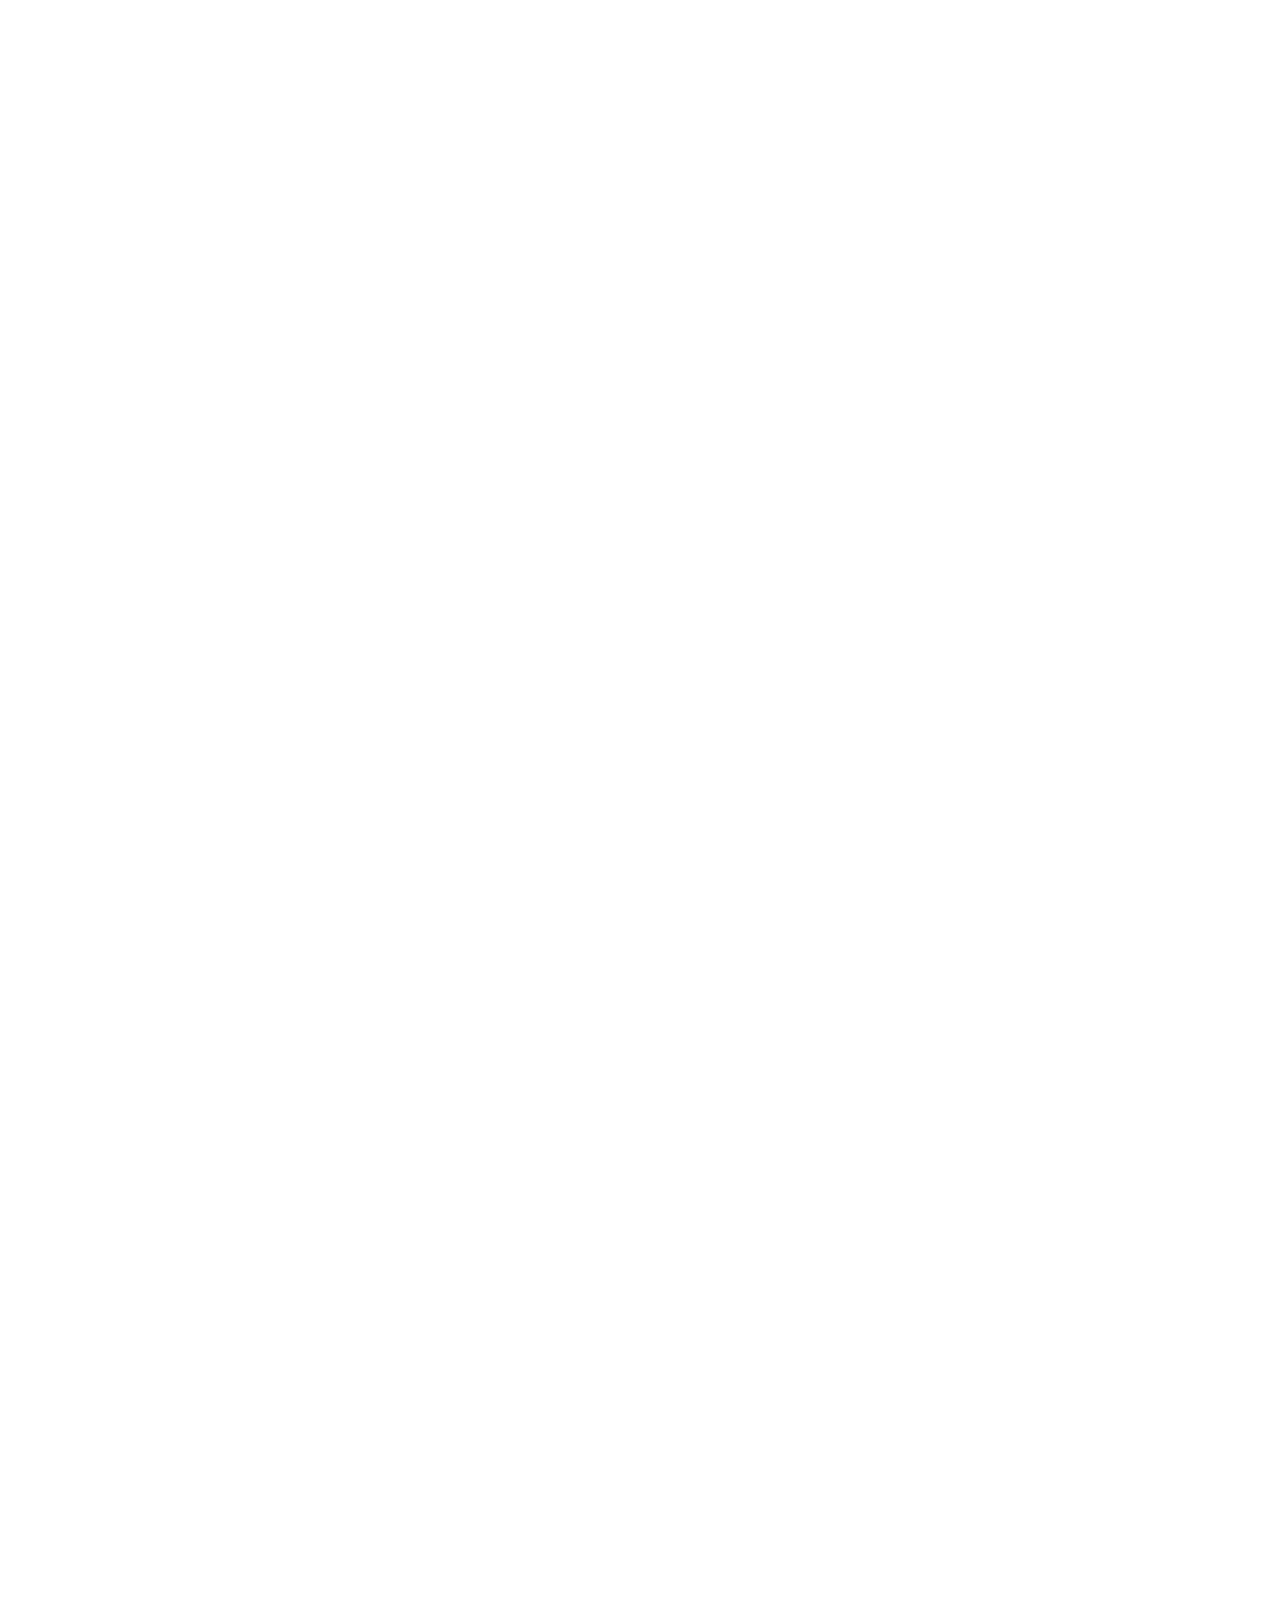
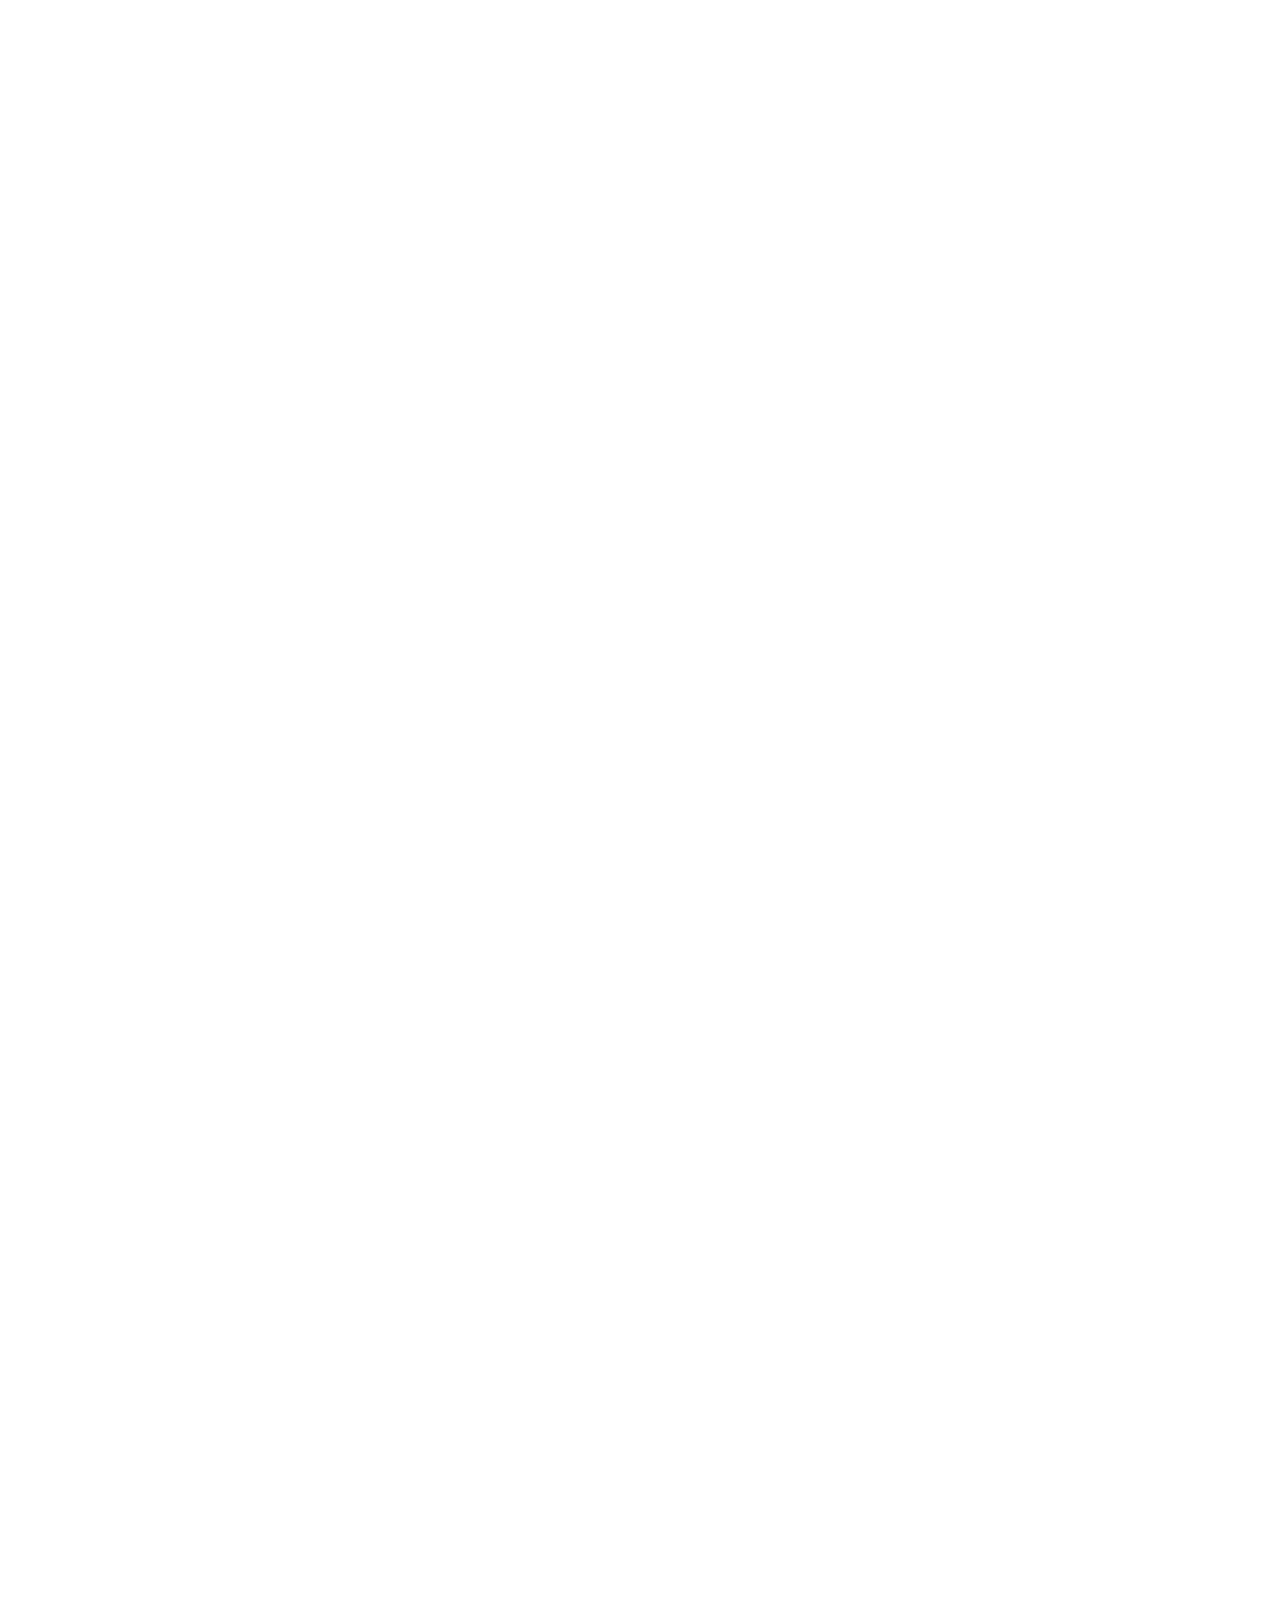
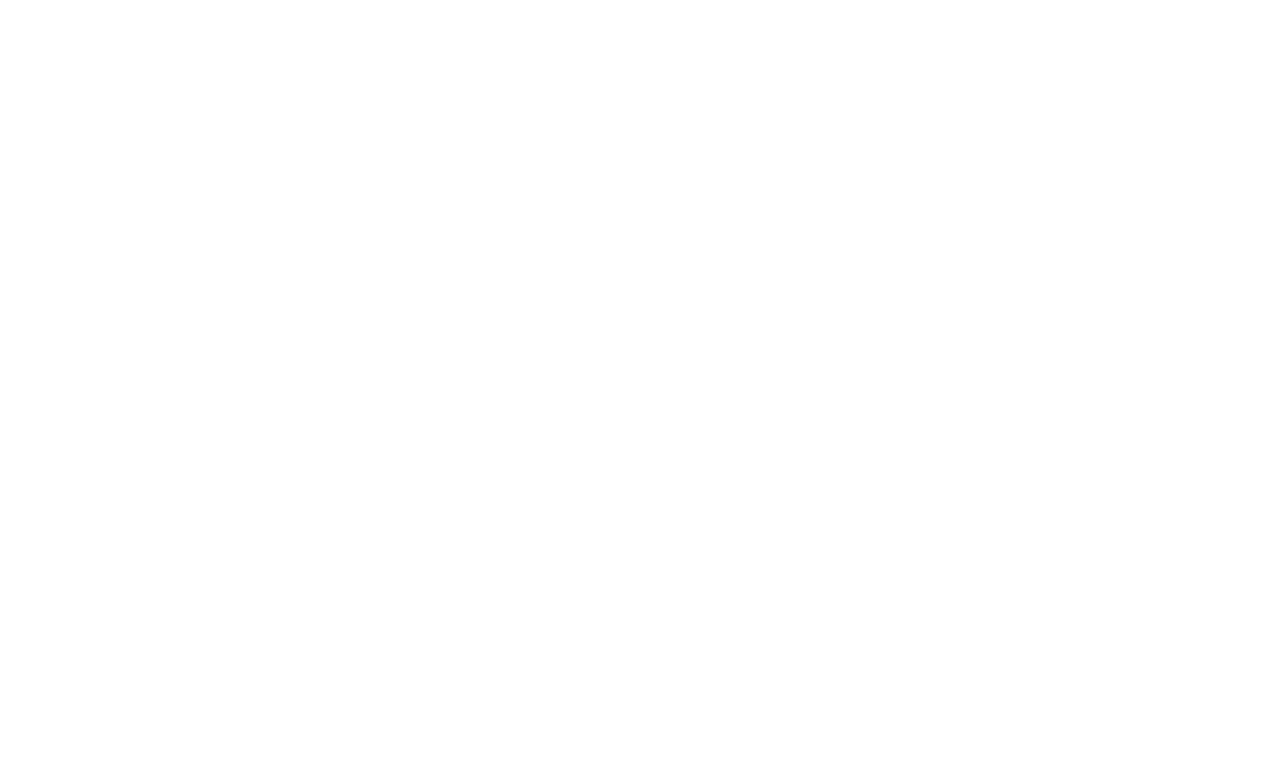
==== commit e249a437: "responsive home page using html css jquery bootstrap" ====
--- a/index.html
+++ b/index.html
@@ -1,30 +1,51 @@
 <!DOCTYPE html>
 <html>
 <head>
-	<title></title>
-	<link rel="stylesheet" type="text/css" href="style.css">
-	<link rel="stylesheet" href="https://cdnjs.cloudflare.com/ajax/libs/font-awesome/4.7.0/css/font-awesome.min.css">
-
+	<meta charset="UTF-8">
+    <meta name="description" content="Rover Template">
+    <meta name="keywords" content="Rover, unica, creative, html">
+    <meta name="viewport" content="width=device-width, initial-scale=1.0">
+    <meta http-equiv="X-UA-Compatible" content="ie=edge">
+    <title> Colorib | Template</title>
+	
+  <!-- Css Styles -->
+  <link rel="stylesheet" href="css/animate.css">
+
+  <link rel="stylesheet" href="css/bootstrap.min.css" type="text/css">
+  <link rel="stylesheet" href="css/font-awesome.min.css" type="text/css">
+  <link rel="stylesheet" href="css/themify-icons.css" type="text/css">
+  <link rel="stylesheet" href="css/elegant-icons.css" type="text/css">
+  <link rel="stylesheet" href="css/owl.carousel.min.css" type="text/css">
+  <link rel="stylesheet" href="css/nice-select.css" type="text/css"> 
+   <link rel="stylesheet" href="css/jquery-ui.min.css" type="text/css"> 
+  <link rel="stylesheet" href="css/slicknav.min.css" type="text/css">
+  <link rel="stylesheet" href="css/style.css" type="text/css">
 </head>
 <body>
 	<!--Start  Header section -->
-    <header>
-			<nav id="linker">
-			   <div class="header-nav-logo">
-                   <h1>Ca.</h1>
-				</div>
-				<ul>
-					<li><a href="#">Home</a></li>
-					<li><a href="#">About</a></li>
-					<li><a href="#">Feature</a></li>
-					<li><a href="#">ScreanShot</a></li>
-					<li><a href="#">pricing</a></li>
-					<li><a href="#">Testimonailes</a></li>
-					<li><a href="#">Team</a></li>
-					<li><a href="#">Contact</a></li>
+    <header  id="linker">
+			<nav  class="navbar navbar-expand-lg fixed-top">
+				<a class="navbar-brand offset-1" href="#">     <h1>Ca.</h1></a>
+				<button class="navbar-toggler" type="button" data-toggle="collapse" 
+				data-target="#navbarSupportedContent" aria-controls="navbarSupportedContent"
+				 aria-expanded="false" aria-label="Toggle navigation">
+				  <span class="navbar-toggler-icon"></span>
+				 
+ 
+				</button>
+				<div class="collapse navbar-collapse offset-2 " id="navbarSupportedContent">
+
+			  
+				<ul class="navbar-nav offset-2">
+					<li class="nav-item active"><a class="mt-4 mb-4" href="#">Home</a></li>
+					<li class="nav-item "><a href="#">About</a></li>
+					<li class="nav-item "><a href="#">pricing</a></li>
+					<li class="nav-item "><a href="#">Testimonailes</a></li>
+					<li class="nav-item "><a href="#">Contact</a></li>
 				</ul>
-				<div class="header-nav-sign">
+				<li class="nav-item header-nav-sign offset-2  mt-4">
 					<p class="sign-up">Sign Up Free</p>
+				</li>
 				</div>
 			</nav>
 			<div class="header-title">
@@ -37,284 +58,292 @@
 				<a href="#">get start</a>
 
 			</div>
-			<img class="header-phone" src="img/bg-img/welcome-img.png">
+			<div class="container">
+				<img class="header-phone" src="img/bg-img/welcome-img.png">
+
+			</div>
     </header>	
 </div>
 <!-- End Header section -->
 <!-- ________________________________________________________________ -->
 <!-- Start special section -->
-  <div class="special continer">
-  	  <h1>why is special</h1>
-  	  <h3 id="line"></h3>
-  	  <div class="special-continer">
-  	  	<div class="special-continer-itam">
-<i class="fa fa-car"></i>
-  	  		<h4>easy to learn</h4>
+
+   <div class="container spaes wow fadeInUp slider-inner-text"  data-wow-delay="0.2s">
+	<div class="caption text-center pb-4">
+		<h1 class="">why is special</h1>
+		  <h3 id="line" class="">_________</h3>
+	   </div>
+  	 
+  	  <div class="row">
+  	  	<div class="col-lg-4 col-md-6 col-sm-12 ">
+				<div class="content-spe mb-4">
+                    <i class="fa fa-car"></i>
+					<h4>easy to learn</h4>
+					<p>ipsum dolor sit amet, consectetur adipisicing elit, sed do eiusmod
+					tempor incididunt ut labore et dolore magna aliqua. Ut enim ad minim veniam,
+					quis nostrud exercitation ullamco laboris nisi ut aliquip ex ea
+					</p>
+				</div>
+           
+  	  	</div>
+  	  	<div class="col-lg-4 col-md-6 col-sm-12  ">
+			<div class="content-spe mb-4">
+
+			<i class="fa fa-american-sign-language-interpreting"></i>  	  	
+				<h4>easy to learn</h4>
   	  		<p>ipsum dolor sit amet, consectetur adipisicing elit, sed do eiusmod
   	  		tempor incididunt ut labore et dolore magna aliqua. Ut enim ad minim veniam,
   	  		quis nostrud exercitation ullamco laboris nisi ut aliquip ex ea
-  	  		</p>
-  	  	</div>
-  	  	<div class="special-continer-itam">
-<i class="fa fa-american-sign-language-interpreting"></i>  	  		<h4>easy to learn</h4>
+				</p>
+				</div>
+  	  	</div> 
+  	  	<div class="col-lg-4 col-md-6 col-sm-12">
+			<div class="content-spe mb-4">
+
+			<i class="fa fa-angellist"></i>  	  	
+				<h4>easy to learn</h4>
   	  		<p>ipsum dolor sit amet, consectetur adipisicing elit, sed do eiusmod
   	  		tempor incididunt ut labore et dolore magna aliqua. Ut enim ad minim veniam,
   	  		quis nostrud exercitation ullamco laboris nisi ut aliquip ex ea
-  	  		</p>
-  	  	</div>
-  	  	<div class="special-continer-itam">
-<i class="fa fa-angellist"></i>  	  		<h4>easy to learn</h4>
-  	  		<p>ipsum dolor sit amet, consectetur adipisicing elit, sed do eiusmod
-  	  		tempor incididunt ut labore et dolore magna aliqua. Ut enim ad minim veniam,
-  	  		quis nostrud exercitation ullamco laboris nisi ut aliquip ex ea
-  	  		</p>
+				</p>
+				</div>
   	  	</div>
   	  </div>
-  </div>
+  </div> 
   <!-- End special section -->
   <!-- ____________________________________________________________________ -->
   <!-- Start of proposition section -->
-  <div class="proposition continer">
-  	<div class="proposition-img">
-  		<img src="img/bg-img/special.png">
-  	</div>
-  	<div class="proposition-description">
-        <h1>
-        	our best propostion for you!
-        </h1>
-        <p>ipsum dolor sit amet, consectetur adipisicing elit, sed do eiusmod
-        tempor incididunt ut labore et dolore magna aliqua. Ut enim ad minim veniam,
-        quis nostrud exercitation ullamco laboris nisi ut aliquip ex ea commodo
-        consequat. Duis aute irure dolor in reprehenderit in voluptate velit esse
-       </p>
-
-       <a href="#"> <i class="fa fa-android"></i> get start</a>
-	   <a href="#"> <i class="fa fa-apple"></i> get start</a>
-  	</div>
-  </div>
+  <div class=" container spaes wow fadeInUp slider-inner-text"  data-wow-delay="0.2s">
+	  <div class="row">
+		  <div class="col-lg-6 col-md-6 col-sm-12">
+			<div class="pannar-img">
+				<img src="img/bg-img/special.png">
+			</div>
+		  </div>
+		  <div class="col-lg-6 col-md-6 col-sm-12">
+			<div class="panner-dis">
+				<h1 class="panner-dis-title">
+					our best propostion for you!
+				</h1>
+				<p class="panner-dis-deailes">ipsum dolor sit amet, consectetur adipisicing elit, sed do eiusmod
+				tempor incididunt ut labore et dolore magna aliqua. Ut enim ad minim veniam,
+				quis nostrud exercitation ullamco laboris nisi ut aliquip ex ea commodo
+				consequat. Duis aute irure dolor in reprehenderit in voluptate velit esse
+			   </p>
+		
+			   <a href="#"> <i class="fa fa-android"></i> get start</a>
+			   <a href="#"> <i class="fa fa-apple"></i> get start</a>
+			  </div>
+		  </div>
+	  </div>
+  
+  </div> 
   <!-- End of proposition section -->
   <!-- ______________________________________________________________________________ -->
   <!-- Start Awsome section -->
-  <div class="awesome continer">
-  	<div class="awesome-header">
-        <h1>
-        	awesome feature
-        </h1>
-          	  <h3 class="line-awesome"></h3>
-  	</div>
-  	  <div class="awesome-continer">
-  	  	<div class="awesome-continer-itam">
-            <i class="fa fa-car"></i>
-  	  		<h4>easy to learn</h4>
-  	  		<p>ipsum dolor sit amet, 
-  	  		tempor incididunt ut labore et dolore magna aliqua. Ut enim ad minim veniam,
-  	  		</p>
-  	  	</div>
-  	  	<div class="awesome-continer-itam">
-            <i class="fa fa-american-sign-language-interpreting"></i>  	  		
-            <h4>easy to learn</h4>
-  	  		<p>ipsum dolor sit amet,
-  	  		tempor incididunt ut labore et dolore magna aliqua. Ut enim ad minim veniam,
-  	  		</p>
-  	  	</div>
-  	  	<div class="awesome-continer-itam">
-            <i class="fa fa-angellist"></i>  	  		
-            <h4>easy to learn</h4>
-  	  		<p>ipsum dolor sit amet,
-  	  		tempor incididunt ut labore et dolore magna aliqua. Ut enim ad minim veniam,
-  	  		</p>
-  	  	</div>
+   <div class="awesome container wow fadeInUp slider-inner-text"  data-wow-delay="0.2s">
+  
+	  <div class="caption text-center pb-4">
+		<h1 class="">awesome feature</h1>
+		  <h3 id="line" class="">_________</h3>
+	   </div>
+  	  <div class="awesome-continer row">
+			<div class="col-lg-4 col-md-6 col-sm-12">
+                <div class="awesome-continer-itam">
+					<i class="fa fa-play-circle"></i>
+						<h4>easy to learn</h4>
+						<p>ipsum dolor sit amet, 
+						tempor incididunt ut labore et dolore magna aliqua. Ut enim ad minim veniam,
+						</p>
+				</div>
+			</div>
+  	  	
+  	  	<div class="col-lg-4 col-md-6 col-sm-12">
+			<div class="awesome-continer-itam">
+				<i class="fa fa-wpforms"></i>
+					<h4>easy to learn</h4>
+					<p>ipsum dolor sit amet, 
+					tempor incididunt ut labore et dolore magna aliqua. Ut enim ad minim veniam,
+					</p>
+			</div>
+		</div>
+		<div class="col-lg-4 col-md-6 col-sm-12">
+			<div class="awesome-continer-itam">
+				<i class="fa fa-car"></i>
+					<h4>easy to learn</h4>
+					<p>ipsum dolor sit amet, 
+					tempor incididunt ut labore et dolore magna aliqua. Ut enim ad minim veniam,
+					</p>
+			</div>
+		</div>
 
   	  </div>
-  	   <div class="awesome-continer">
-  	  	<div class="awesome-continer-itam">
-            <i class="fa fa-car"></i>
-  	  		<h4>easy to learn</h4>
-  	  		<p>ipsum dolor sit amet, 
-  	  		tempor incididunt ut labore et dolore magna aliqua. Ut enim ad minim veniam,
-  	  		</p>
-  	  	</div>
-  	  	<div class="awesome-continer-itam">
-            <i class="fa fa-american-sign-language-interpreting"></i>  	  		
-            <h4>easy to learn</h4>
-  	  		<p>ipsum dolor sit amet,
-  	  		tempor incididunt ut labore et dolore magna aliqua. Ut enim ad minim veniam,
-  	  		</p>
-  	  	</div>
-  	  	<div class="awesome-continer-itam">
-            <i class="fa fa-angellist"></i>  	  		
-            <h4>easy to learn</h4>
-  	  		<p>ipsum dolor sit amet,
-  	  		tempor incididunt ut labore et dolore magna aliqua. Ut enim ad minim veniam,
-  	  		</p>
-  	  	</div>
+		<div class="awesome-continer row">
+			<div class="col-lg-4 col-md-6 col-sm-12">
+                <div class="awesome-continer-itam">
+					<i class="fa fa-car"></i>
+						<h4>easy to learn</h4>
+						<p>ipsum dolor sit amet, 
+						tempor incididunt ut labore et dolore magna aliqua. Ut enim ad minim veniam,
+						</p>
+				</div>
+			</div>
+  	  	
+  	  	<div class="col-lg-4 col-md-6 col-sm-12">
+			<div class="awesome-continer-itam">
+				<i class="fa fa-check-circle"></i>
+					<h4>easy to learn</h4>
+					<p>ipsum dolor sit amet, 
+					tempor incididunt ut labore et dolore magna aliqua. Ut enim ad minim veniam,
+					</p>
+			</div>
+		</div>
+		<div class="col-lg-4 col-md-6 col-sm-12">
+			<div class="awesome-continer-itam">
+				<i class="fa fa-check"></i>
+					<h4>easy to learn</h4>
+					<p>ipsum dolor sit amet, 
+					tempor incididunt ut labore et dolore magna aliqua. Ut enim ad minim veniam,
+					</p>
+			</div>
+		</div>
 
   	  </div>
-  </div>
+  </div> 
   <!-- End awsome section -->
   <!-- ____________________________________________________________ -->
-  <!-- Start conter section -->
-  <div class="conuter">
-  	<div class="conuter-img">
-  		<img src="img/bg-img/video.jpg">
-  		<span class="cricle">
-  			           <i class="fa fa-play"></i>
-
-  		</span>
- 	</div>
-   <div class="conuter-count">	
-  	<div class="conuter-count-itam">
-  	    <i class="fa fa-angellist"></i>  	  		
-  		<div class="conuter-count-content-itam">
-  	      <div class="num">
-  	      	<h3>90</h3>
-  	      </div>
-  	      <div class="conuter-count-content-itam-sub-title">
-  	      	 <p>app download </p> 		
-  	      </div>
-	  	 </div>
-	  	</div>
-	  	<div class="conuter-count-itam">
-  	    <i class="fa fa-angellist"></i>  	  		
-  		<div class="conuter-count-content-itam">
-  	      <div class="num">
-  	      	<h3>90</h3>
-  	      </div>
-  	      <div class="conuter-count-content-itam-sub-title">
-  	      	 <p>app download </p> 		
-  	      </div>
-	  	 </div>
-	  	</div>
-	  	<div class="conuter-count-itam">
-  	    <i class="fa fa-angellist"></i>  	  		
-  		<div class="conuter-count-content-itam">
-  	      <div class="num">
-  	      	<h3>90</h3>
-  	      </div>
-  	      <div class="conuter-count-content-itam-sub-title">
-  	      	 <p>app download </p> 		
-  	      </div>
-	  	 </div>
-	  	</div>
-	  	<div class="conuter-count-itam">
-     		<i class="fa fa-star"></i>
-  		<div class="conuter-count-content-itam">
-  	      <div class="num">
-  	      	<h3>90</h3>
-  	      </div>
-  	      <div class="conuter-count-content-itam-sub-title">
-  	      	 <p>app download </p> 		
-  	      </div>
-	  	 </div>
-	  	</div>
-	  </div>	
-
-   </div>
-  	
-  <!-- End conter section -->
-<!-- ________________________________________________________________________ -->
-<!-- Start screanshot section -->
-   <div class="screanshot continer">
-   	<h1>app screanshots</h1>
-  	  <h3></h3>
-  	  <div class="screanshot-content">
-  	  	<img src="img/scr-img/app-1.jpg">
-  	  	<img src="img/scr-img/app-2.jpg">
-  	  	<img src="img/scr-img/app-5.jpg">
-  	  	<img src="img/scr-img/app-3.jpg">
-  	  	<img src="img/scr-img/app-4.jpg">
-
-  	  </div>
-  	  <div class="colorlib-cricle-icon screanshot-icons">
-     		<i class="fa fa-circle"></i>
-     		<i class="fa fa-circle"></i>
-     		<i class="fa fa-circle"></i>
-     		<i class="fa fa-circle"></i>
-     		<i class="fa fa-circle"></i>
-     		<i class="fa fa-circle"></i>
-     	</div>
-   </div>
+  <!-- Start live demo section -->
+   <div class="live-demo-sec container spaes wow fadeInUp slider-inner-text"  data-wow-delay="0.2s">
+	 <div class="row">
+		<div class="col-lg-12">
+			<div class="live-demo-sec-img">
+
+				<img src="img/bg-img/video.jpg">
+				<span class="cricle">
+			   <i class="fa fa-play"></i>
+				</span>
+		</div>
+
+	</div>
+ </div>
+</div>
+   <!-- end live demo section -->
+  <!-------------------------------------------------------- Start counter section -------------------------------->
+		
+       <!-- ------------------------------------------------- Start  Panner section ----------------------- -->
+ 
+
+	<!------------------------------------------------------------------------- Start Slider Section  --------------------------------->
+
+	<div class="container-fluid counter-sec wow fadeInUp slider-inner-text"  data-wow-delay="0.2s">
+		<div class="container">
+		<div class="row">
+			<div class="four col-md-3">
+				<div class="counter-box colored"> <i class="fa fa-thumbs-o-up"></i> <span class="counter">2147</span>
+					<p>Happy Customers</p>
+				</div>
+			</div>
+			<div class="four col-md-3">
+				<div class="counter-box"> <i class="fa fa-group"></i> <span class="counter">3275</span>
+					<p>Registered Members</p>
+				</div>
+			</div>
+			<div class="four col-md-3">
+				<div class="counter-box"> <i class="fa fa-shopping-cart"></i> <span class="counter">289</span>
+					<p>Available Products</p>
+				</div>
+			</div>
+			<div class="four col-md-3">
+				<div class="counter-box"> <i class="fa fa-user"></i> <span class="counter">1563</span>
+					<p>Saved Trees</p>
+				</div>
+			</div>
+		</div>
+	</div>
+	</div>
+
+	<!-- ________________________________________________________________________ -->
+
 <!-- End screanshot section -->
 <!-- ____________________________________________________________________ -->
 <!-- Start pricing section -->
-<div class="pricing continer">
-	  <h1>
-        	pricing plan
-        </h1>
-          	  <h3 class="pricing-line"></h3>
-          	  <div class="wrapper-pricing">
-          	  	<div class="wrapper-pricing-itam">
-          	  		<h4>starter plan</h4>
-          	  		<h2><sup>$</sup>29</h2>
-          	  		<p>up to 10 users monthly</p>
-          	  		   <p class="liner"></p>
-          	  		<p>up to 10 users monthly</p>
-          	  		   <p class="liner"></p>
-          	  		<p>up to 10 users monthly</p>
-          	  		    <p class="liner"></p>
-          	  		<p>up to 10 users monthly</p>
-          	  		    <p class="liner"></p>
-          	  		<p>up to 10 users monthly</p>
-          	  		<div class="foot">
-          	  	     	<p>select plan</p>
-          	  		</div>
-          	  	</div>
-          	  		<div class="wrapper-pricing-itam">
-          	  		<h4>starter plan</h4>
-          	  		<h2><sup>$</sup>29</h2>
-          	  		<p>up to 10 users monthly</p>
-          	  		   <p class="liner"></p>
-          	  		<p>up to 10 users monthly</p>
-          	  		   <p class="liner"></p>
-          	  		<p>up to 10 users monthly</p>
-          	  		    <p class="liner"></p>
-          	  		<p>up to 10 users monthly</p>
-          	  		    <p class="liner"></p>
-          	  		<p>up to 10 users monthly</p>
-          	  		<div class="foot">
-          	  	     	<p>select plan</p>
-          	  		</div>
-          	  	</div>
-          	  		<div class="wrapper-pricing-itam">
-          	  		<div class="diffrent-color-top">
-          	  		    <h4>starter plan</h4>
-          	  		    <h2><sup>$</sup>29</h2>
-          	  		</div>
-          	  		<p>up to 10 users monthly</p>
-          	  		   <p class="liner"></p>
-          	  		<p>up to 10 users monthly</p>
-          	  		   <p class="liner"></p>
-          	  		<p>up to 10 users monthly</p>
-          	  		    <p class="liner"></p>
-          	  		<p>up to 10 users monthly</p>
-          	  		    <p class="liner"></p>
-          	  		<p>up to 10 users monthly</p>
-          	  		<div class="foot diffrent-color">
-          	  	     	<p>select plan</p>
-          	  		</div>
-          	  	</div>
-          	  		<div class="wrapper-pricing-itam">
-          	  		<h4>starter plan</h4>
-          	  		<h2><sup>$</sup>29</h2>
-          	  		<p>up to 10 users monthly</p>
-          	  		   <p class="liner"></p>
-          	  		<p>up to 10 users monthly</p>
-          	  		   <p class="liner"></p>
-          	  		<p>up to 10 users monthly</p>
-          	  		    <p class="liner"></p>
-          	  		<p>up to 10 users monthly</p>
-          	  		    <p class="liner"></p>
-          	  		<p>up to 10 users monthly</p>
-          	  		<div class="foot">
-          	  	     	<p>select plan</p>
-          	  		</div>
-          	  	</div>
+<section class="pricing container-fluid wow fadeInUp slider-inner-text"  data-wow-delay="0.2s">
+ <div class="container spaes">
+	<div class="caption text-center pb-4">
+		<h1 class="">pricing plan</h1>
+		  <h3 id="line" class="">_________</h3>
+	   </div>
+          	  <div class="wrapper-pricing row ">
+					<div class="col-lg-3 col-md-6 col-sm-12">
+						<div class="wrapper-pricing-itam">
+							<h4>starter plan</h4>
+							<h2><sup>$</sup>29</h2>
+							<p>up to 10 users monthly</p>
+							<p>up to 10 users monthly</p>
+							<p>up to 10 users monthly</p>
+							<p>up to 10 users monthly</p>
+							<p class="last-element">up to 10 users monthly</p>
+							
+						</div>
+						<div class="wrapper-pricing-footer">
+							<p>select plan</p>
+					   </div>
+					</div>
+					<div class="col-lg-3 col-md-6 col-sm-12">
+						<div class="wrapper-pricing-itam">
+							<h4>starter plan</h4>
+							<h2><sup>$</sup>29</h2>
+							<p>up to 10 users monthly</p>
+							<p>up to 10 users monthly</p>
+							<p>up to 10 users monthly</p>
+							<p>up to 10 users monthly</p>
+							<p class="last-element">up to 10 users monthly</p>
+							
+						</div>
+						<div class="wrapper-pricing-footer">
+							<p>select plan</p>
+					   </div>
+					</div>
+					<div class="col-lg-3 col-md-6 col-sm-12">
+						<div class="special-start">
+							<h4>starter plan</h4>
+							<h2><sup>$</sup>29</h2>
+						</div>
+						<div class="wrapper-pricing-itam special-container">
+							
+							<p>up to 10 users monthly</p>
+							<p>up to 10 users monthly</p>
+							<p>up to 10 users monthly</p>
+							<p class="last-element">up to 10 users monthly</p>
+							
+						</div>
+						<div class="wrapper-pricing-footer special-footer">
+							<p>select plan</p>
+					   </div>
+					</div>
+					<div class="col-lg-3 col-md-6 col-sm-12">
+						<div class="wrapper-pricing-itam">
+							<h4>starter plan</h4>
+							<h2><sup>$</sup>29</h2>
+							<p>up to 10 users monthly</p>
+							<p>up to 10 users monthly</p>
+							<p>up to 10 users monthly</p>
+							<p>up to 10 users monthly</p>
+							<p class="last-element">up to 10 users monthly</p>
+							
+						</div>
+						<div class="wrapper-pricing-footer">
+							<p>select plan</p>
+					   </div>
+					</div>
+					
           	  </div>
-</div>
+</div> 
+</section>
 <!-- End pricing section -->
 <!-- __________________________________________________________________________________ -->
  <!-- Start colorlib section -->
-     <div class="colorlib continer">
+      <div class="colorlib spaes container wow fadeInUp slider-inner-text"  data-wow-delay="0.2s">
      	<div class="colorlib-icon">
             <i class="fa fa-quote-left"></i>     
         </div>
@@ -333,90 +362,93 @@
      		<i class="fa fa-star"></i>
      		<h4>Jenefier</h4>
      		<p>developers</p>
-     	</div>
-     	<div class="colorlib-img">
-     		<i class="fa fa-chevron-left"></i>
-     		<img src="img/bg-img/client-3.jpg">
-     		<img src="img/bg-img/client-2.jpg">
-     		<img src="img/bg-img/client-1.jpg">
-           <i class="fa fa-chevron-right"></i>
-     	</div>
+		 </div>
+		 <div class="row">
+			 <div class="col-lg-12 ">
+				<div class="colorlib-img">
+					<i class="fa fa-chevron-left"></i>
+					<img src="img/bg-img/client-3.jpg">
+					<img src="img/bg-img/client-2.jpg">
+					<img src="img/bg-img/client-1.jpg">
+				  <i class="fa fa-chevron-right"></i>
+				</div>
+			 </div>
+		 </div>
+     	
      	<div class="colorlib-cricle-icon">
      		<i class="fa fa-circle"></i>
      		<i class="fa fa-circle"></i>
      		<i class="fa fa-circle"></i>
      		<i class="fa fa-circle"></i>
      	</div>
-     </div>
+     </div> 
   <!-- End colorlib section -->
 <!-- _____________________________________________________________________ -->
 <!-- Start membership section -->
-<div class="membership">
-	<div class="membership-content">
-	<div class="membership-sub-title">
-		<h2>join our monthly membership</h2>
-		<p>fined the perfect plan for you-100%satisfacation graduated</p>
-	</div>
-	<div class="membership-link">
-		<a href="#">get started</a>
-	</div>
-	</div>
-</div>
-<!-- End membership section -->
-<!-- __________________________________________________________ -->
-   <!-- Start team section -->
-      <div class="team continer">
-      	<h1>our team</h1>
-      	<h3 class="team-line"></h3>
-      	<div class="team-content">
-      		<div class="team-content-itam">
-      			<img src="img/team-img/team-1.jpg">
-      			<h4>jackson nash</h4>
-      			<p>text advice</p>
-      		</div>
-      		<div class="team-content-itam">
-      			<img src="img/team-img/team-2.jpg">
-      			<h4>jackson nash</h4>
-      			<p>text advice</p>
-      		</div>
-      		<div class="team-content-itam">
-      			<img src="img/team-img/team-3.jpg">
-      			<h4>jackson nash</h4>
-      			<p>text advice</p>
-      		</div>
-      		<div class="team-content-itam">
-      			<img src="img/team-img/team-4.jpg">
-      			<h4>jackson nash</h4>
-      			<p>text advice</p>
-      		</div>
-      	</div>
-      </div>
+
+
    <!-- End team section -->
 <!-- ___________________________________________________________ -->
 <!-- Start Footer -->
-<footer>
-	<div class="footer-content continer">
-	   <div class="footer-content-itam">
-			   <h1>get in touch with us</h1>
-			   <h3></h3>
-			   <span>ipsum dolor sit amet, consectetur adipisicing elit, sed do eiusmod
-			   tempor incididunt ut labore et dolore magna aliqua. Ut enim ad minim veniam,
-			  .</span>
-			  <p>address : 24Fadali land sidi besher</p>
-			  <p>phone : +01033732977</p>
-			  <p>email : 1996safaaali@gmail.com</p>
+  <footer class="footer-content container-fluid spaes wow fadeInUp slider-inner-text"  data-wow-delay="0.2s">
+	<div class="container">
+		<div class="row">
+			<div class="col-lg-6">
+					<div class="footer-content-itam">
+						<h4>get in touch with us</h4>
+						<span>ipsum dolor sit amet, consectetur adipisicing elit, sed do eiusmod
+						tempor incididunt ut labore et dolore magna aliqua. Ut enim ad minim veniam,
+					.</span>
+					<p>address : 24Fadali land sidi besher</p>
+					<p>phone : +01033732977</p>
+					<p>email : 1996safaaali@gmail.com</p>
+				</div>
+			</div>
+		<div class="col-lg-6">
+
+			<div class="footer-content-itam myform">
+			
+					<div class="input-sec">
+						<label>your name</label>
+						<input type="text" name="" placeholder="please enter your name">
+					</div>
+					<div class="input-sec">
+						<label>your name</label>
+						<input type="email" name="" placeholder="please enter your email">
+					</div>
+					<div class="input-sec">
+						<label>your massage</label>
+						<textarea placeholder="your massage"> </textarea>
+					</div>
+					<div class="input-sec">
+
+						<a class="submit" href="#"> send massage</a>
+					</div>
+				
+					
+			</div>
+
 	   </div>
-	   <div class="footer-content-itam myform">
-			<form>
-				<input type="text" name="" placeholder="please enter your name">
-				<input type="email" name="" placeholder="please enter your email">
-				<textarea> your massage</textarea>
-				<input type="submit" name="" value="submit now">
-			</form>
-	   </div>
+	</div>
+
 	  <a href="#linker"><i class="fa fa-arrow-up" id="arrow"></i></a> 
 	</div>
-</footer>
+</footer>  
 <!-- End Footer -->
+
+   <!-- Js Plugins -->
+   <script src="js/jquery-3.3.1.min.js"></script>
+   <script src="js/bootstrap.min.js"></script>
+   <script src="js/jquery-ui.min.js"></script>
+   <script src="js/jquery.countdown.min.js"></script>
+   <script src="js/jquery.nice-select.min.js"></script>
+   <script src="js/jquery.zoom.min.js"></script>
+   <script src="js/jquery.dd.min.js"></script>
+   <script src="js/jquery.slicknav.js"></script>
+   <script src="js/owl.carousel.min.js"></script>
+   <script src="js/owl.carousel.min.js"></script>
+   <script src="js/wow.min.js"></script>
+
+   <script src="js/main.js"></script>
 </body>
 </html>--- a/css/themify-icons.css
+++ b/css/themify-icons.css
@@ -0,0 +1,1081 @@
+@font-face {
+	font-family: 'themify';
+	src:url('../fonts/themify.eot?-fvbane');
+	src:url('../fonts/themify.eot?#iefix-fvbane') format('embedded-opentype'),
+		url('../fonts/themify.woff?-fvbane') format('woff'),
+		url('../fonts/themify.ttf?-fvbane') format('truetype'),
+		url('../fonts/themify.svg?-fvbane#themify') format('svg');
+	font-weight: normal;
+	font-style: normal;
+}
+
+[class^="ti-"], [class*=" ti-"] {
+	font-family: 'themify';
+	speak: none;
+	font-style: normal;
+	font-weight: normal;
+	font-variant: normal;
+	text-transform: none;
+	line-height: 1;
+
+	/* Better Font Rendering =========== */
+	-webkit-font-smoothing: antialiased;
+	-moz-osx-font-smoothing: grayscale;
+}
+
+.ti-wand:before {
+	content: "\e600";
+}
+.ti-volume:before {
+	content: "\e601";
+}
+.ti-user:before {
+	content: "\e602";
+}
+.ti-unlock:before {
+	content: "\e603";
+}
+.ti-unlink:before {
+	content: "\e604";
+}
+.ti-trash:before {
+	content: "\e605";
+}
+.ti-thought:before {
+	content: "\e606";
+}
+.ti-target:before {
+	content: "\e607";
+}
+.ti-tag:before {
+	content: "\e608";
+}
+.ti-tablet:before {
+	content: "\e609";
+}
+.ti-star:before {
+	content: "\e60a";
+}
+.ti-spray:before {
+	content: "\e60b";
+}
+.ti-signal:before {
+	content: "\e60c";
+}
+.ti-shopping-cart:before {
+	content: "\e60d";
+}
+.ti-shopping-cart-full:before {
+	content: "\e60e";
+}
+.ti-settings:before {
+	content: "\e60f";
+}
+.ti-search:before {
+	content: "\e610";
+}
+.ti-zoom-in:before {
+	content: "\e611";
+}
+.ti-zoom-out:before {
+	content: "\e612";
+}
+.ti-cut:before {
+	content: "\e613";
+}
+.ti-ruler:before {
+	content: "\e614";
+}
+.ti-ruler-pencil:before {
+	content: "\e615";
+}
+.ti-ruler-alt:before {
+	content: "\e616";
+}
+.ti-bookmark:before {
+	content: "\e617";
+}
+.ti-bookmark-alt:before {
+	content: "\e618";
+}
+.ti-reload:before {
+	content: "\e619";
+}
+.ti-plus:before {
+	content: "\e61a";
+}
+.ti-pin:before {
+	content: "\e61b";
+}
+.ti-pencil:before {
+	content: "\e61c";
+}
+.ti-pencil-alt:before {
+	content: "\e61d";
+}
+.ti-paint-roller:before {
+	content: "\e61e";
+}
+.ti-paint-bucket:before {
+	content: "\e61f";
+}
+.ti-na:before {
+	content: "\e620";
+}
+.ti-mobile:before {
+	content: "\e621";
+}
+.ti-minus:before {
+	content: "\e622";
+}
+.ti-medall:before {
+	content: "\e623";
+}
+.ti-medall-alt:before {
+	content: "\e624";
+}
+.ti-marker:before {
+	content: "\e625";
+}
+.ti-marker-alt:before {
+	content: "\e626";
+}
+.ti-arrow-up:before {
+	content: "\e627";
+}
+.ti-arrow-right:before {
+	content: "\e628";
+}
+.ti-arrow-left:before {
+	content: "\e629";
+}
+.ti-arrow-down:before {
+	content: "\e62a";
+}
+.ti-lock:before {
+	content: "\e62b";
+}
+.ti-location-arrow:before {
+	content: "\e62c";
+}
+.ti-link:before {
+	content: "\e62d";
+}
+.ti-layout:before {
+	content: "\e62e";
+}
+.ti-layers:before {
+	content: "\e62f";
+}
+.ti-layers-alt:before {
+	content: "\e630";
+}
+.ti-key:before {
+	content: "\e631";
+}
+.ti-import:before {
+	content: "\e632";
+}
+.ti-image:before {
+	content: "\e633";
+}
+.ti-heart:before {
+	content: "\e634";
+}
+.ti-heart-broken:before {
+	content: "\e635";
+}
+.ti-hand-stop:before {
+	content: "\e636";
+}
+.ti-hand-open:before {
+	content: "\e637";
+}
+.ti-hand-drag:before {
+	content: "\e638";
+}
+.ti-folder:before {
+	content: "\e639";
+}
+.ti-flag:before {
+	content: "\e63a";
+}
+.ti-flag-alt:before {
+	content: "\e63b";
+}
+.ti-flag-alt-2:before {
+	content: "\e63c";
+}
+.ti-eye:before {
+	content: "\e63d";
+}
+.ti-export:before {
+	content: "\e63e";
+}
+.ti-exchange-vertical:before {
+	content: "\e63f";
+}
+.ti-desktop:before {
+	content: "\e640";
+}
+.ti-cup:before {
+	content: "\e641";
+}
+.ti-crown:before {
+	content: "\e642";
+}
+.ti-comments:before {
+	content: "\e643";
+}
+.ti-comment:before {
+	content: "\e644";
+}
+.ti-comment-alt:before {
+	content: "\e645";
+}
+.ti-close:before {
+	content: "\e646";
+}
+.ti-clip:before {
+	content: "\e647";
+}
+.ti-angle-up:before {
+	content: "\e648";
+}
+.ti-angle-right:before {
+	content: "\e649";
+}
+.ti-angle-left:before {
+	content: "\e64a";
+}
+.ti-angle-down:before {
+	content: "\e64b";
+}
+.ti-check:before {
+	content: "\e64c";
+}
+.ti-check-box:before {
+	content: "\e64d";
+}
+.ti-camera:before {
+	content: "\e64e";
+}
+.ti-announcement:before {
+	content: "\e64f";
+}
+.ti-brush:before {
+	content: "\e650";
+}
+.ti-briefcase:before {
+	content: "\e651";
+}
+.ti-bolt:before {
+	content: "\e652";
+}
+.ti-bolt-alt:before {
+	content: "\e653";
+}
+.ti-blackboard:before {
+	content: "\e654";
+}
+.ti-bag:before {
+	content: "\e655";
+}
+.ti-move:before {
+	content: "\e656";
+}
+.ti-arrows-vertical:before {
+	content: "\e657";
+}
+.ti-arrows-horizontal:before {
+	content: "\e658";
+}
+.ti-fullscreen:before {
+	content: "\e659";
+}
+.ti-arrow-top-right:before {
+	content: "\e65a";
+}
+.ti-arrow-top-left:before {
+	content: "\e65b";
+}
+.ti-arrow-circle-up:before {
+	content: "\e65c";
+}
+.ti-arrow-circle-right:before {
+	content: "\e65d";
+}
+.ti-arrow-circle-left:before {
+	content: "\e65e";
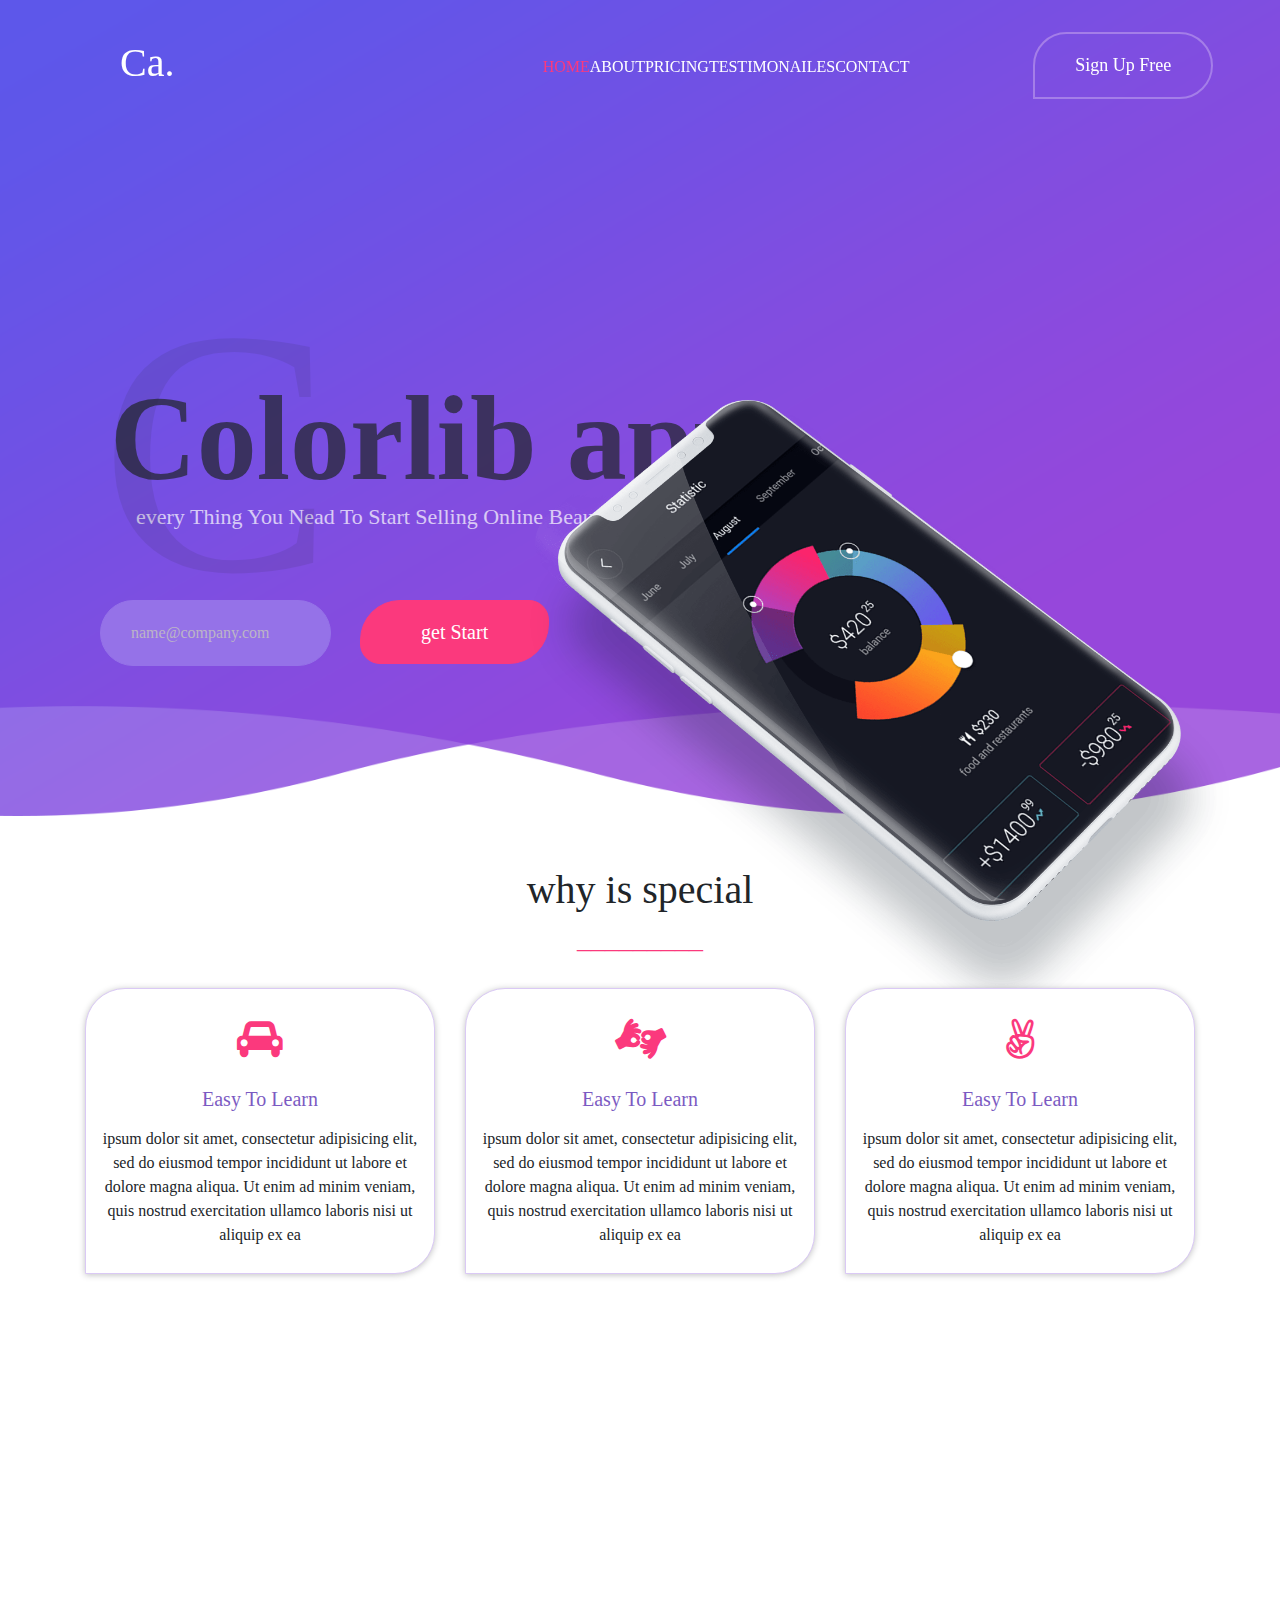
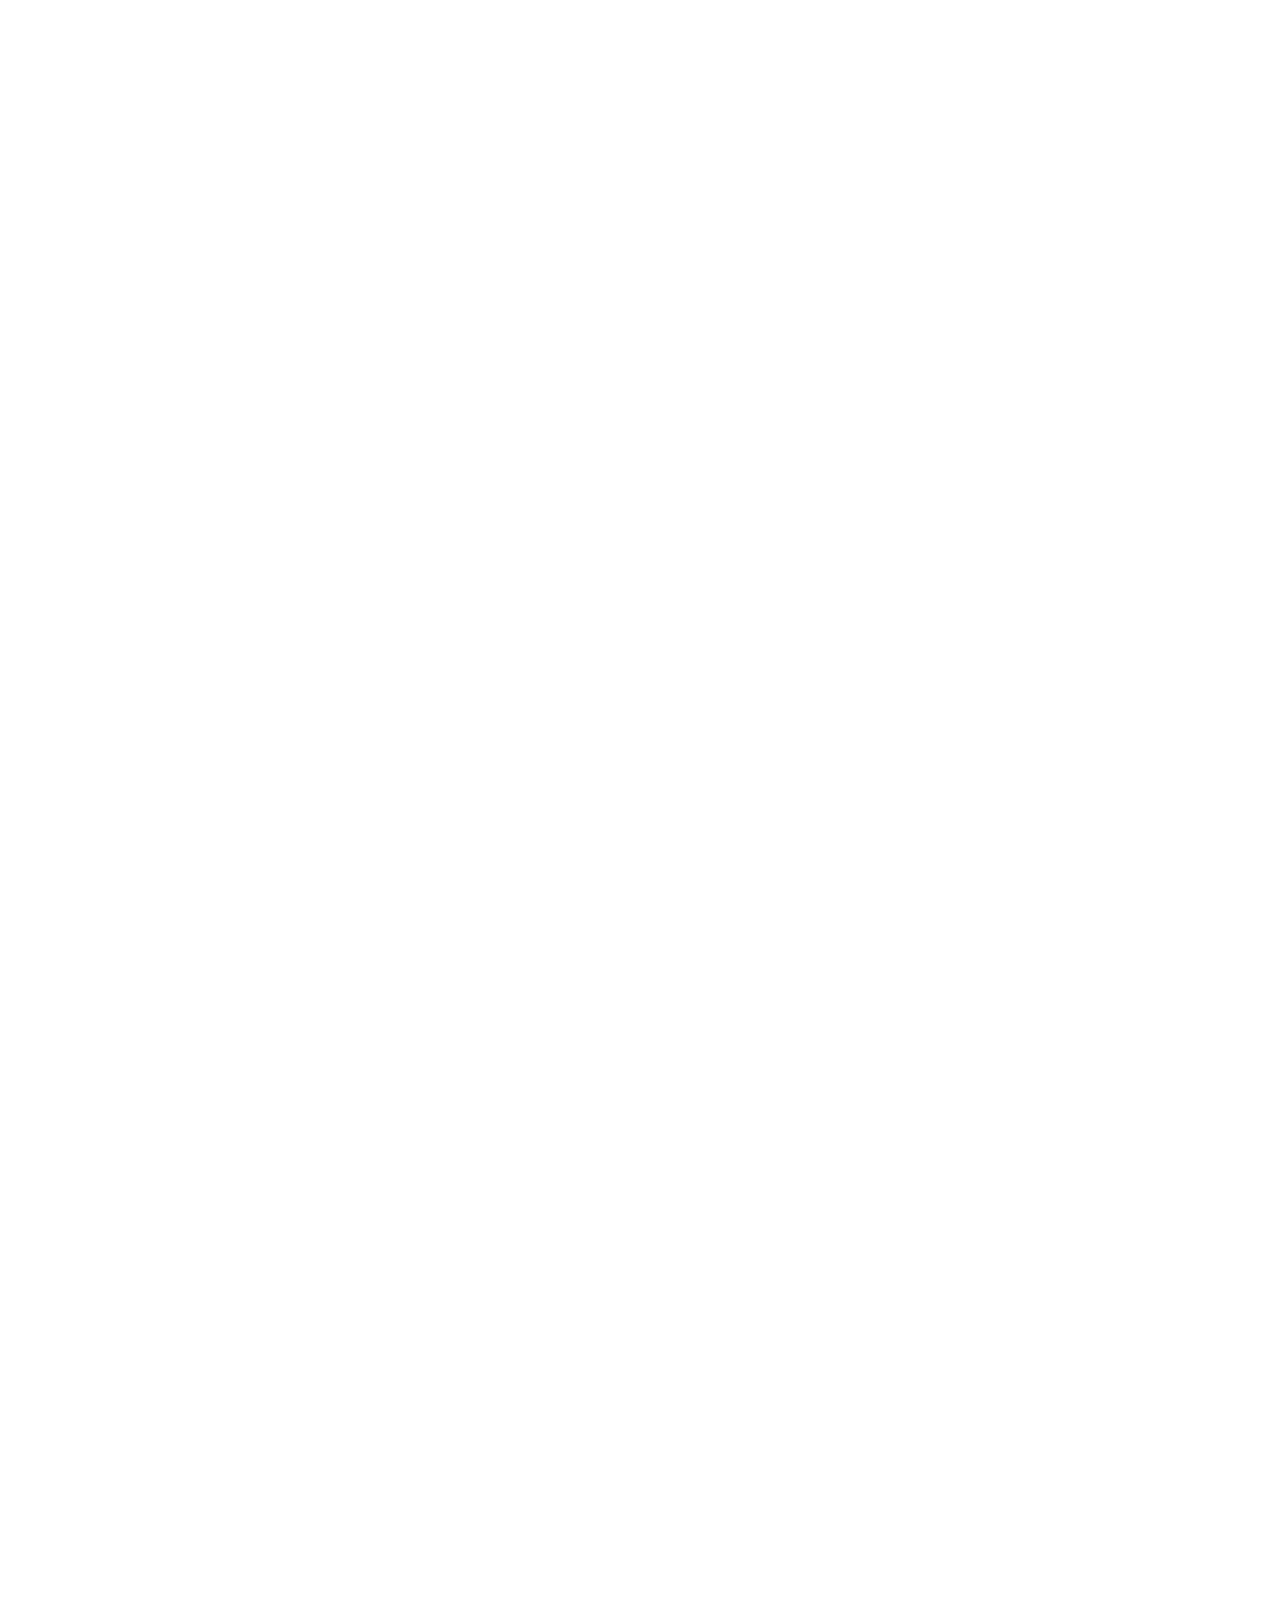
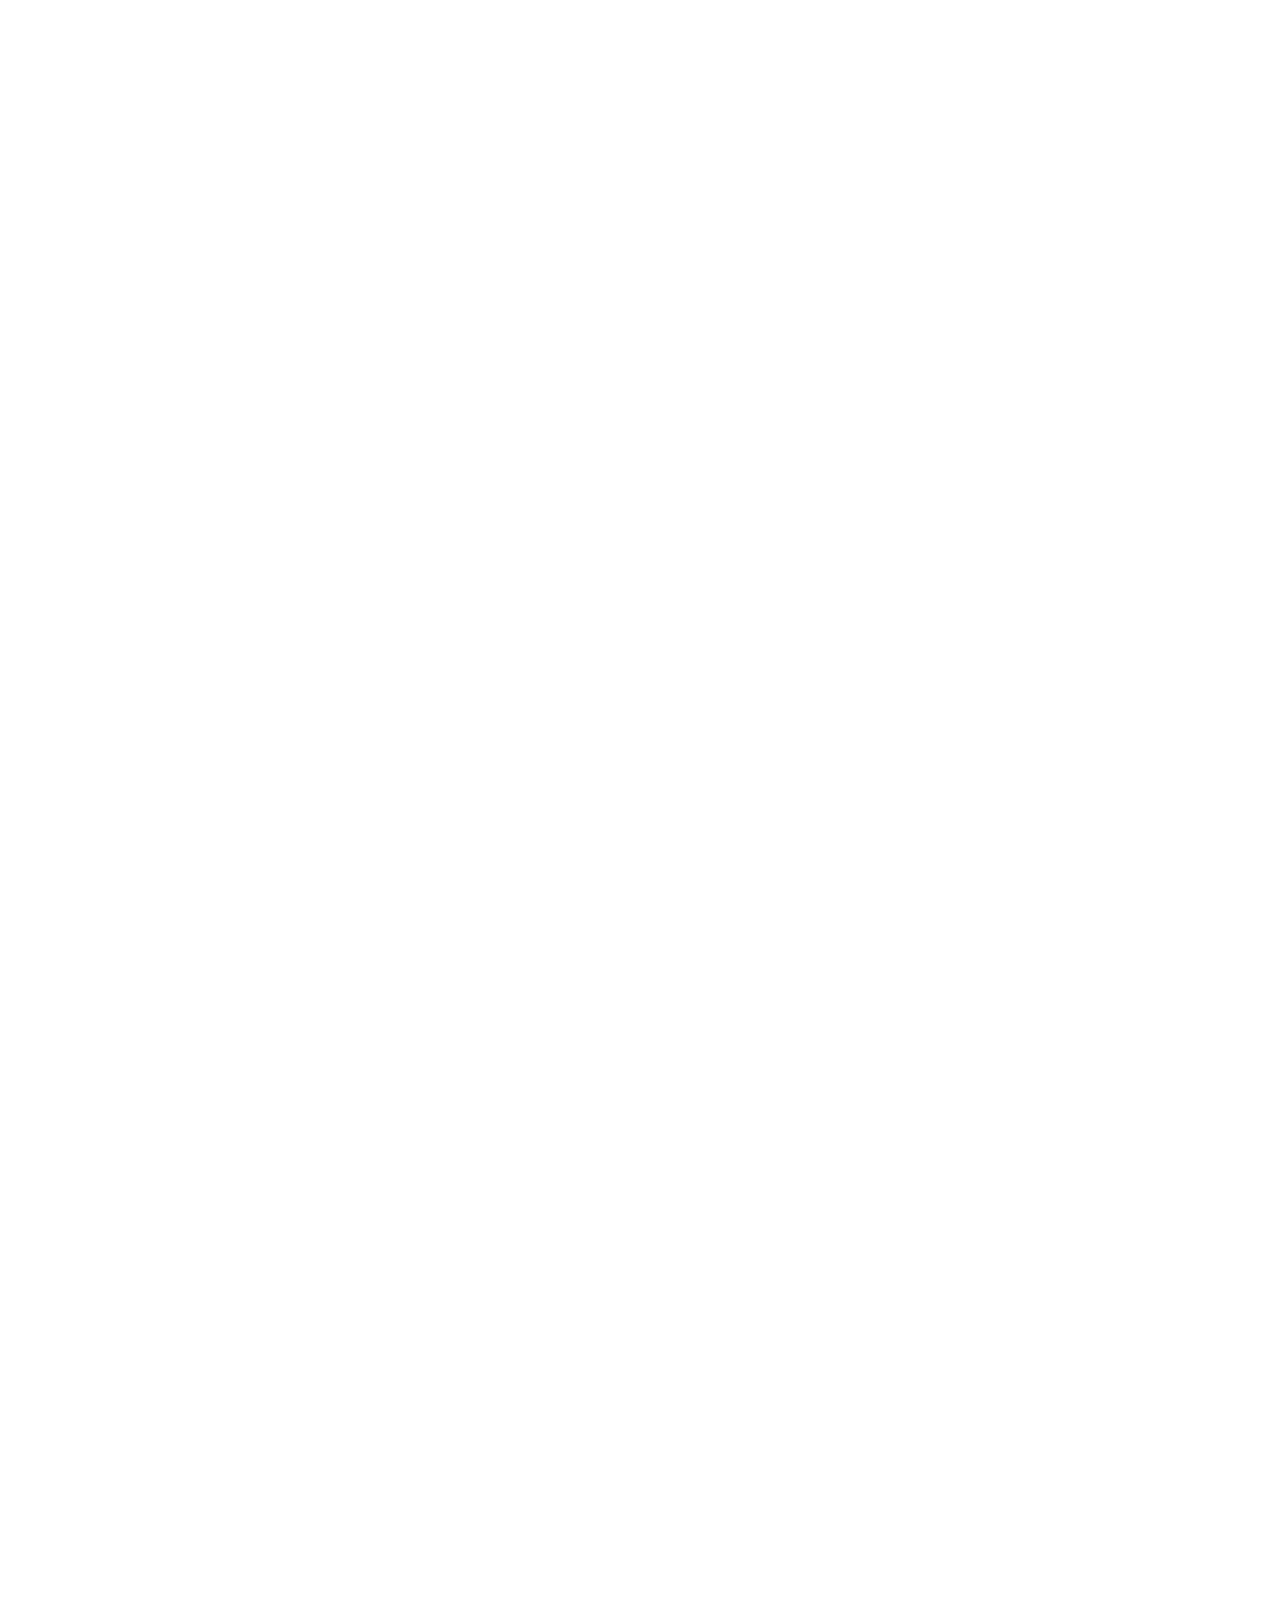
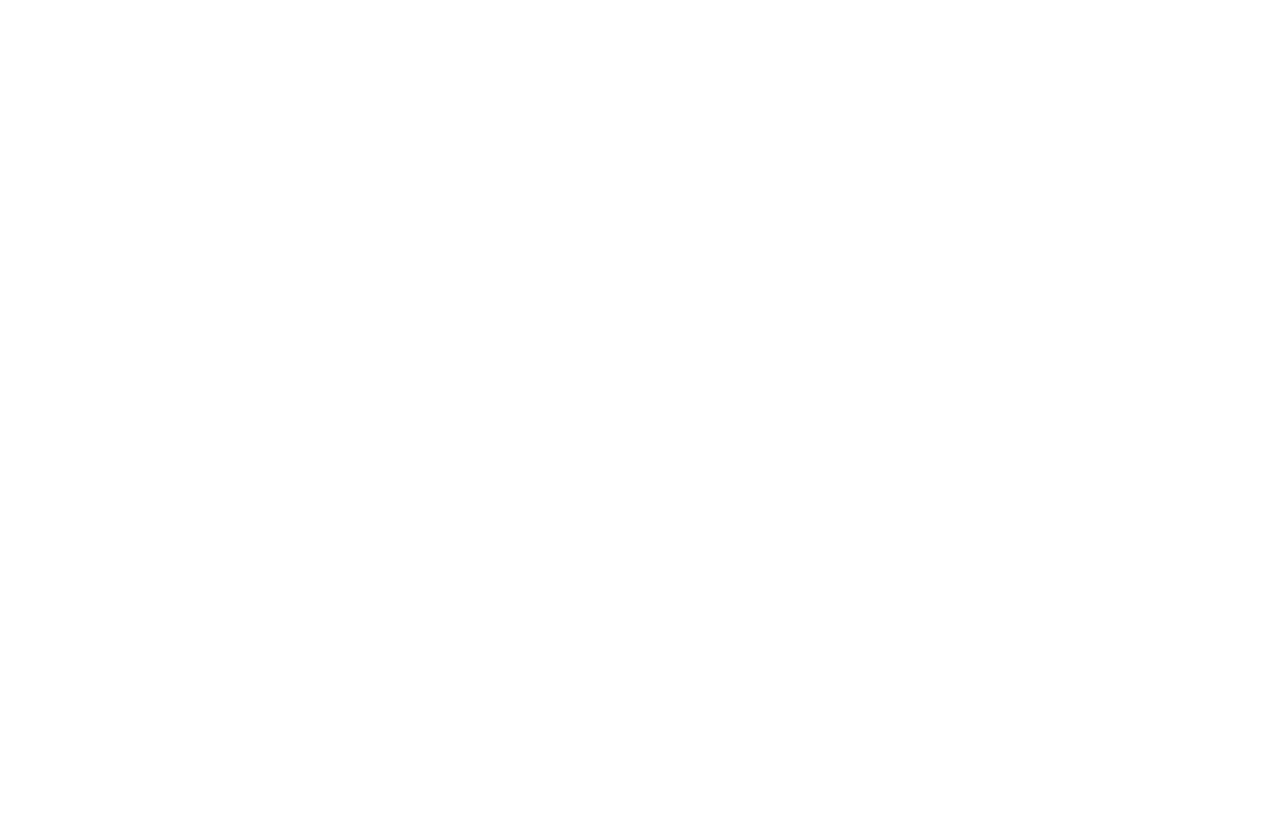
==== commit 2765d3f8: "fix responsive bug in header section" ====
--- a/index.html
+++ b/index.html
@@ -4,7 +4,8 @@
 	<meta charset="UTF-8">
     <meta name="description" content="Rover Template">
     <meta name="keywords" content="Rover, unica, creative, html">
-    <meta name="viewport" content="width=device-width, initial-scale=1.0">
+	<meta name="viewport" content="width=device-width, initial-scale=1.0">
+
     <meta http-equiv="X-UA-Compatible" content="ie=edge">
     <title> Colorib | Template</title>
 	
@@ -63,12 +64,12 @@
 
 			</div>
     </header>	
-</div>
+
 <!-- End Header section -->
 <!-- ________________________________________________________________ -->
 <!-- Start special section -->
 
-   <div class="container spaes wow fadeInUp slider-inner-text"  data-wow-delay="0.2s">
+   <div class="container spaes wow fadeInUp slider-inner-text text-center  data-wow-delay="0.2s">
 	<div class="caption text-center pb-4">
 		<h1 class="">why is special</h1>
 		  <h3 id="line" class="">_________</h3>
@@ -113,7 +114,7 @@
   <!-- End special section -->
   <!-- ____________________________________________________________________ -->
   <!-- Start of proposition section -->
-  <div class=" container spaes wow fadeInUp slider-inner-text"  data-wow-delay="0.2s">
+  <div class=" container spaes wow fadeInUp slider-inner-text text-center"  data-wow-delay="0.2s">
 	  <div class="row">
 		  <div class="col-lg-6 col-md-6 col-sm-12">
 			<div class="pannar-img">
@@ -215,7 +216,7 @@
   <!-- Start live demo section -->
    <div class="live-demo-sec container spaes wow fadeInUp slider-inner-text"  data-wow-delay="0.2s">
 	 <div class="row">
-		<div class="col-lg-12">
+		<div class="col-lg-12 text-center">
 			<div class="live-demo-sec-img">
 
 				<img src="img/bg-img/video.jpg">
@@ -425,10 +426,12 @@
 						<a class="submit" href="#"> send massage</a>
 					</div>
 				
-					
+
 			</div>
 
 	   </div>
+	   <p class="text-center">Copyright ©2020 All rights reserved | This template is made with <i class="fa fa-heart"></i> by Safaa Ali</p>
+
 	</div>
 
 	  <a href="#linker"><i class="fa fa-arrow-up" id="arrow"></i></a> 
--- a/css/style.css
+++ b/css/style.css
@@ -140,7 +140,8 @@
     left: 136px;
     font-size: 22px;
     text-transform: capitalize;
-    opacity: .7
+	opacity: .7;
+	color: #fff;
 }
 .header-title a:nth-of-type(1){
 	border: 1px solid #9572e8;
@@ -439,7 +440,7 @@
 border-bottom-color: #fb397d;
 padding-bottom: 10px;
 text-transform: capitalize;
-
+box-shadow: 10px 10px 10px rgb(000,000,000,.5);
 }
 .special-start h4{
 	margin-top: 34px;
@@ -637,7 +638,7 @@
  }
  .footer-content-itam input ,textarea,.submit{
 display: block;
-width: 350px;
+width: 100%;
 height: 60px;
 outline: none;
 padding: 10px;
@@ -647,12 +648,13 @@
 }
 textarea{
 	height: 140px;
+	margin-bottom: 22px;
 }
 .submit{
 	display: inline-block;
 	background-color: #fb397d;
 	color: #fff;
-	width: 200px;
+	width: 100%;
 text-align: center;
 text-transform: uppercase;
 line-height:2.4 ;
@@ -677,6 +679,115 @@
 /*End Footer*/
 
 
+
+
+#testimonials {
+	padding: 30px 0;
+  }
+  
+  #testimonials .testimonial-item {
+	box-sizing: content-box;
+	padding: 30px 30px 0 30px;
+	margin: 30px 15px;
+	text-align: center;
+	min-height: 350px;
+	box-shadow: 0px 2px 12px rgba(0, 0, 0, 0.08);
+  }
+  
+  #testimonials .testimonial-item .testimonial-img {
+	width: 90px;
+	border-radius: 50%;
+	border: 4px solid #fff;
+	margin: 0 auto;
+  }
+  
+  #testimonials .testimonial-item h3 {
+	font-size: 18px;
+	font-weight: bold;
+	margin: 10px 0 5px 0;
+	color: #111;
+  }
+  
+  #testimonials .testimonial-item h4 {
+	font-size: 14px;
+	color: #999;
+	margin: 0;
+  }
+  
+  #testimonials .testimonial-item .quote-sign-left {
+	margin-top: -15px;
+	padding-right: 10px;
+	display: inline-block;
+	width: 37px;
+  }
+  
+  #testimonials .testimonial-item .quote-sign-right {
+	margin-bottom: -15px;
+	padding-left: 10px;
+	display: inline-block;
+	max-width: 100%;
+	width: 37px;
+  }
+  
+  #testimonials .testimonial-item p {
+	font-style: italic;
+	margin: 0 auto 15px auto;
+  }
+  
+  #testimonials .owl-nav,
+  #testimonials .owl-dots {
+	margin-top: 5px;
+	text-align: center;
+  }
+  
+  #testimonials .owl-dot {
+	display: inline-block;
+	margin: 0 5px;
+	width: 12px;
+	height: 12px;
+	border-radius: 50%;
+	background-color: #ddd;
+  }
+  
+  #testimonials .owl-dot.active {
+	background-color: #50d8af;
+  }
+
+
+   .counter-sec {
+	margin-top: 100px ;
+	margin-bottom: 100px;
+	background-image: url(../img/bg-img/welcome-bg.png);
+	color: #fff;
+}
+
+.counter-box {
+    display: block;
+    padding: 40px 20px 37px;
+    text-align: center
+}
+
+.counter-box p {
+    margin: 5px 0 0;
+    padding: 0;
+    font-size: 18px;
+    font-weight: 500
+}
+
+.counter-box i {
+    font-size: 60px;
+    margin: 0 0 15px;
+    color: #d2d2d2
+}
+
+.counter {
+    display: block;
+    font-size: 32px;
+    font-weight: 700;
+    line-height: 28px
+}
+
+
 @media (max-width: 1200px){
 	.header-title-background{
 		opacity: .1;
@@ -778,112 +889,19 @@
 		margin: 10px 0;
 	
 	 }
-}
-
-#testimonials {
-	padding: 30px 0;
-  }
-  
-  #testimonials .testimonial-item {
-	box-sizing: content-box;
-	padding: 30px 30px 0 30px;
-	margin: 30px 15px;
-	text-align: center;
-	min-height: 350px;
-	box-shadow: 0px 2px 12px rgba(0, 0, 0, 0.08);
-  }
-  
-  #testimonials .testimonial-item .testimonial-img {
-	width: 90px;
-	border-radius: 50%;
-	border: 4px solid #fff;
-	margin: 0 auto;
-  }
-  
-  #testimonials .testimonial-item h3 {
-	font-size: 18px;
-	font-weight: bold;
-	margin: 10px 0 5px 0;
-	color: #111;
-  }
-  
-  #testimonials .testimonial-item h4 {
-	font-size: 14px;
-	color: #999;
-	margin: 0;
-  }
-  
-  #testimonials .testimonial-item .quote-sign-left {
-	margin-top: -15px;
-	padding-right: 10px;
-	display: inline-block;
-	width: 37px;
-  }
-  
-  #testimonials .testimonial-item .quote-sign-right {
-	margin-bottom: -15px;
-	padding-left: 10px;
-	display: inline-block;
-	max-width: 100%;
-	width: 37px;
-  }
-  
-  #testimonials .testimonial-item p {
-	font-style: italic;
-	margin: 0 auto 15px auto;
-  }
-  
-  #testimonials .owl-nav,
-  #testimonials .owl-dots {
-	margin-top: 5px;
-	text-align: center;
-  }
-  
-  #testimonials .owl-dot {
-	display: inline-block;
-	margin: 0 5px;
-	width: 12px;
-	height: 12px;
-	border-radius: 50%;
-	background-color: #ddd;
-  }
-  
-  #testimonials .owl-dot.active {
-	background-color: #50d8af;
-  }
-
-
-   .counter-sec {
-	margin-top: 100px ;
-	margin-bottom: 100px;
-	background-image: url(../img/bg-img/welcome-bg.png);
-	color: #fff;
-}
-
-.counter-box {
-    display: block;
-    padding: 40px 20px 37px;
-    text-align: center
-}
-
-.counter-box p {
-    margin: 5px 0 0;
-    padding: 0;
-    font-size: 18px;
-    font-weight: 500
-}
-
-.counter-box i {
-    font-size: 60px;
-    margin: 0 0 15px;
-    color: #d2d2d2
-}
-
-.counter {
-    display: block;
-    font-size: 32px;
-    font-weight: 700;
-    line-height: 28px
-}
-
-
+	 /* .main-title{
+		 display: none;
+	 } */
+	 /* .cricle>i{
+		color:#fff;
+		font-size: 24px;
+	margin-top: 25%;
+	margin-left: 10%;
+	} */
+	/* .footer-content-itam input ,textarea,.submit{
+		width: 240px;
+		
+		
+		} */
+		
+}